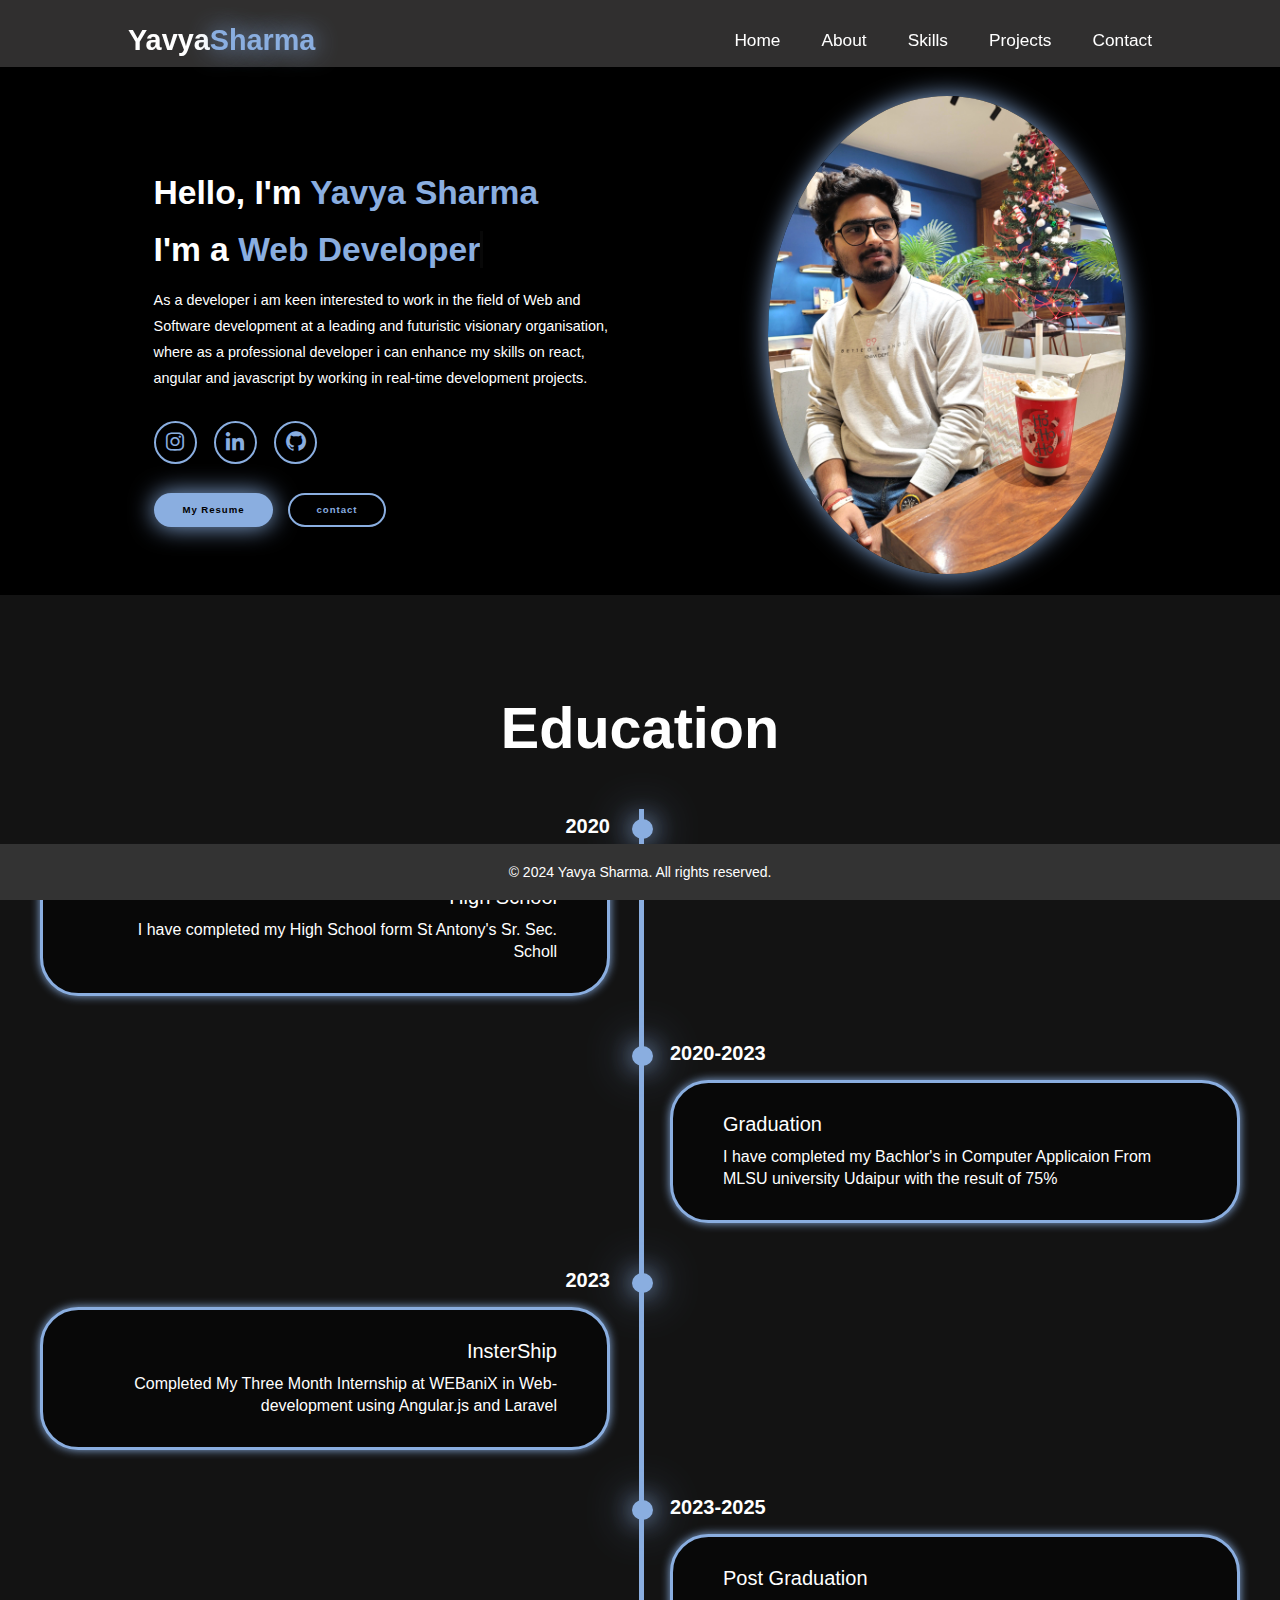
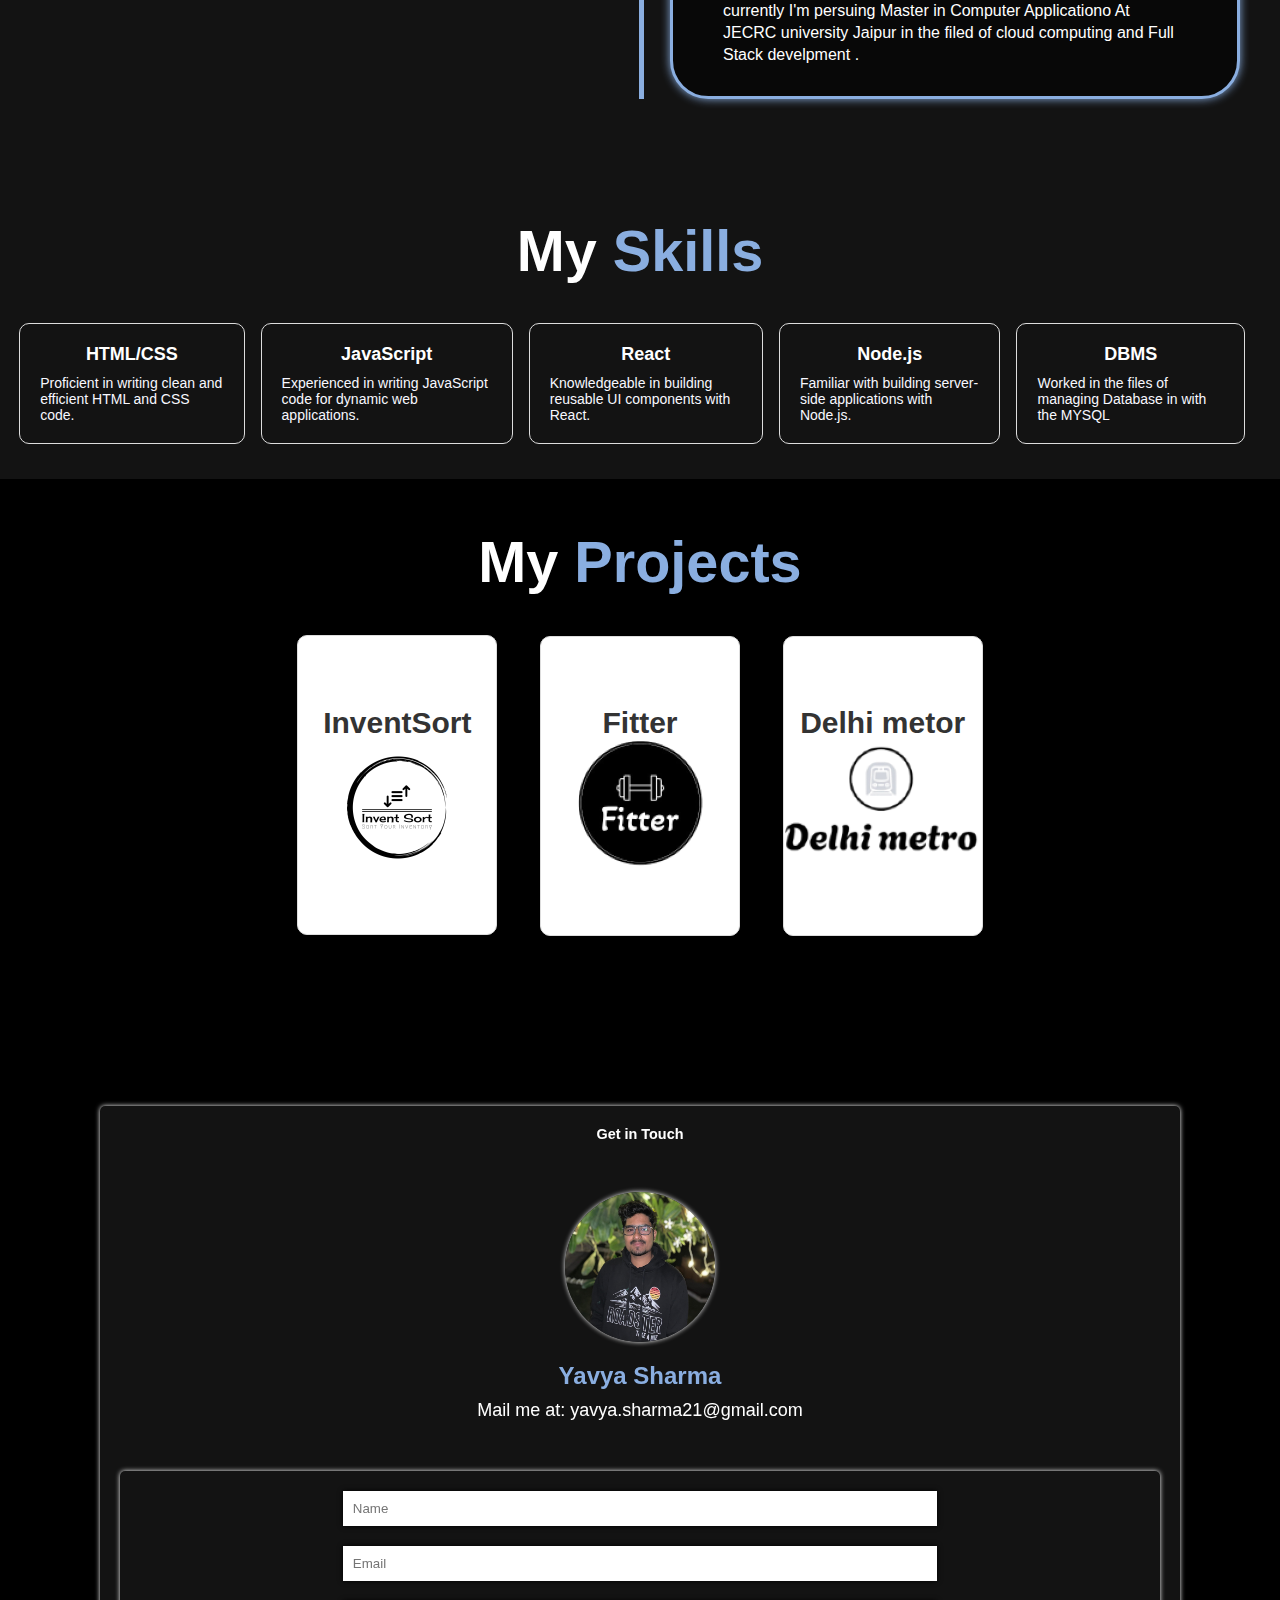
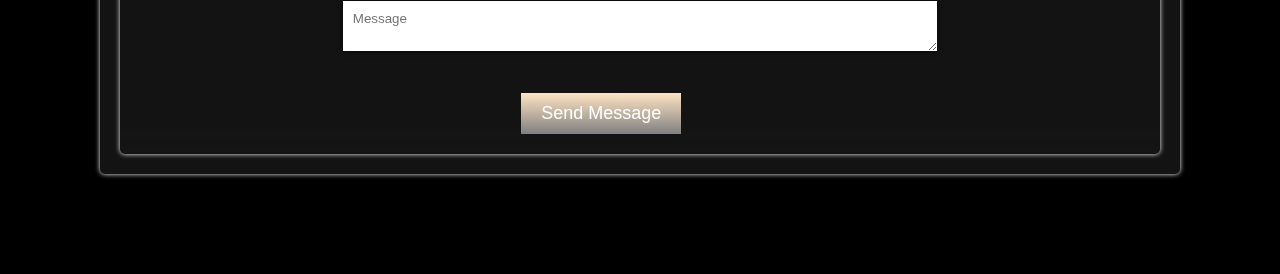
==== index.html @ 73493f9a "Update index.html" ====
<!DOCTYPE html>
<html lang="en">
<head>
    <meta charset="UTF-8">
    <meta name="viewport" content="width=device-width, initial-scale=1.0">
    
    <title>My Portfolio</title>
    <link rel="stylesheet" href="index.css">
    <link href='https://unpkg.com/boxicons@2.1.4/css/boxicons.min.css' rel='stylesheet'>
</head>

<body>
  <header class="header">
    <a href="#home" class="logo">Yavya<span>Sharma</span></a>
    <i class="bx bx-menu" id="menu-icon"> </i>
     <nav class="navbar">
      <a href="#home" >Home</a>
      <a href="#about">About</a>
      <a href="#skills">Skills</a>
      <a href="#projects">Projects</a>
      <a href="#contact">Contact</a>
     </nav>
     
  </header>
  <section class="home" id="home">
    <div class="home-content">
        <h3>Hello, I'm
        <span>Yavya Sharma</span></h3>
        <h3 class="text-animation"> I'm a  <span></span></h3>
          <p>As a developer i am keen interested to work in the field of Web and Software
            development at a leading and futuristic visionary organisation, where as a
            professional developer i can enhance my skills on react, angular and javascript by
            working in real-time development projects.</p>
              <div class="social-icons">
                <a href="#"><i class="bx bxl-instagram"></i></a>
                <a href="https://www.linkedin.com/in/yavya-sharma-863225165?utm_source=share&utm_campaign=share_via&utm_content=profile&utm_medium=ios_app"><i class="bx bxl-linkedin"></i></a>
                <a href="https://github.com/devYavya"><i class="bx bxl-github"></i></a>
              </div>
              <div class="btn-group">
                <a href="#" class="btn">My Resume</a>
                <a href="#contact" class="btn">contact</a>
              </div>
            </div>
              <div class="home-img">
                <img src="profile.jpg" alt="profile ">
              </div>
     
  </section>


  <section class="about" id="about">
      <h2 class="heading">Education</h2>
      <div class="timeline-items">

        <div class="timeline-item">
          <div class="timeline-dot"></div>
            <div class="timeline-date">2020</div>
            <div class="timeline-content">
              <h3>High School</h3>
              <p>I have completed my High School form St Antony's Sr. Sec. Scholl</p>
            </div>
          
        </div>

        <div class="timeline-item">
          <div class="timeline-dot"></div>
            <div class="timeline-date">2020-2023</div>
            <div class="timeline-content">
              <h3>Graduation</h3>
              <p>I have completed my Bachlor's in Computer Applicaion From MLSU university Udaipur with the result of 75% </p>
            </div>
          
        </div>

        <div class="timeline-item">
          <div class="timeline-dot"></div>
            <div class="timeline-date">2023</div>
            <div class="timeline-content">
              <h3>InsterShip</h3>
              <p>Completed My Three Month Internship at WEBaniX in Web-development using Angular.js and Laravel 
                 </p>
            </div>
          
        </div>

        <div class="timeline-item">
          <div class="timeline-dot"></div>
            <div class="timeline-date">2023-2025</div>
            <div class="timeline-content">
              <h3> Post Graduation</h3>
              <p>currently I'm persuing Master in Computer Applicationo At JECRC university Jaipur in the filed of cloud computing and Full Stack develpment 
                 .</p>
            </div>
          
        </div>
      </div>

  </section>
<!-- Skills Section -->
<section class="skills" id="skills">
  <h2 class="heading">My <span>Skills</span></h2>
  <div class="cards">
    <div class="card">
      <h3 class="card-title">HTML/CSS</h3>
      <p class="card-text">Proficient in writing clean and efficient HTML and CSS code.</p>
    </div>
    <div class="card">
      <h3 class="card-title">JavaScript</h3>
      <p class="card-text">Experienced in writing JavaScript code for dynamic web applications.</p>
    </div>
    <div class="card">
      <h3 class="card-title">React</h3>
      <p class="card-text">Knowledgeable in building reusable UI components with React.</p>
    </div>
    <div class="card">
      <h3 class="card-title">Node.js</h3>
      <p class="card-text">Familiar with building server-side applications with Node.js.</p>
    </div>
    <div class="card">
      <h3 class="card-title">DBMS</h3>
      <p class="card-text">Worked in the files of managing Database in with the MYSQL</p>
    </div>
  </div>
</section>
<section id="projects">
  <h2 class="heading">My <span>Projects</span></h2>
  <div class="project-card" onclick="showModal('Invent Sort', 'InventSort is a very helpful and a smart inventory managgement system used to maintain the small scale and large scale busniess how deals in daily sales and purchase','Screenshot(160).png')">
      <div class="card-inner">
          <div class="card-front">
            
              <h3>InventSort</h3><br>
          </div>
          <img class="porject1" src="porject1logo.png">
      </div>
  </div>
  <div class="project-card" onclick="showModal('Fitter', 'Fitter it the virtual Gym environment which is used as a actual gym. This will make you track your daily excercise routine')">
      <div class="card-inner">
          <div class="card-front">
              <h3>Fitter</h3>
          </div>
          <img class="porject1" src="fitter.png">  
      </div>
  </div>
  <div class="project-card" onclick="showModal('Delhi metro', 'A Clone site of delhi metro was made by me during my minnor project which was based on angular and laravel.','img/project3.jpg')">
      <div class="card-inner">
          <div class="card-front">
              <h3>Delhi metor</h3>
          </div>
          <img class="porject1" src="Delhimetro.png">
      </div>
  </div>
 
</section>

<div id="modal" class="modal">
  <div class="modal-content">
      <span class="close-btn" onclick="closeModal()">&times;</span>
      <h3 id="modal-title"></h3>
      <img id="modal-image"  style="width:100%;height:auto;">
      <p id="modal-body"></p>
  </div>
</div>


<section class="contact" id="contact">
  <h2 class="contact-title">Get in Touch</h2>
  <div class="contact-card">
    <img src="profile2.jpg" alt="My Image" class="my-image">
    <h3 class="my-name"><span>
      Yavya Sharma
    </span></h3>
    <p class="my-description">Mail me at: yavya.sharma21@gmail.com</p>
  </div>
  <div class="contact-form-container">
    <form id="contact-form" onsubmit="sendEmail(); resetForm(); return false;">
      <input type="text" placeholder="Name" id="name" class="input-field" required>
      <input type="email" id="email" placeholder="Email" class="input-field" required>
      <textarea placeholder="Message" id="message" class="input-field" required></textarea>
      <button type="submit" class="submit-btn">Send Message</button>
  </form>
  </div>
  
</section>


</div>
  <footer class="footer"> 
    <p>&copy; 2024 Yavya Sharma. All rights reserved.</p>
  </footer>
  <script src="https://smtpjs.com/v3/smtp.js"></script>
  <script type="text/javascript">
      function sendEmail() {
          Email.send({
              SecureToken: "729096ee-247e-485e-b2d0-0932918ca78e",
              To: 'sharmayavya@gmail.com',
              From: "sharmayavya@gmail.com",
              Subject: "Contact form enquiry",
              Body: "Name: " + document.getElementById("name").value 
                  + "<br> Email: " + document.getElementById("email").value
                  + "<br> Message: " + document.getElementById("message").value
          })
          .then(function (message) {
              alert("Mail sent successfully");
          })
          .catch(function (error) {
              alert("Failed to send mail: " + error.message);
          });
      }

      function resetForm() {
          document.getElementById("contact-form").reset();
      }

      function showModal(title, body, imageSrc) {
    document.getElementById('modal-title').textContent = title;
    document.getElementById('modal-body').textContent = body;
    document.getElementById('modal-image').src = imageSrc;
    document.getElementById('modal').style.display = "block";
}

function closeModal() {
    document.getElementById('modal').style.display = "none";
}

window.onclick = function(event) {
    if (event.target == document.getElementById('modal')) {
        closeModal();
    }
}

  </script>
</body>
</html>
---- index.css ----
/* For mobile phones: */
[class*="col-"] {
    width: 100%;
  }
  
  @media only screen and (min-width: 600px) {
    /* For tablets: */
    .col-s-1 {width: 8.33%;}
    .col-s-2 {width: 16.66%;}
    .col-s-3 {width: 25%;}
    .col-s-4 {width: 33.33%;}
    .col-s-5 {width: 41.66%;}
    .col-s-6 {width: 50%;}
    .col-s-7 {width: 58.33%;}
    .col-s-8 {width: 66.66%;}
    .col-s-9 {width: 75%;}
    .col-s-10 {width: 83.33%;}
    .col-s-11 {width: 91.66%;}
    .col-s-12 {width: 100%;}
  }
  @media only screen and (min-width: 768px) {
    /* For desktop: */
    .col-1 {width: 8.33%;}
    .col-2 {width: 16.66%;}
    .col-3 {width: 25%;}
    .col-4 {width: 33.33%;}
    .col-5 {width: 41.66%;}
    .col-6 {width: 50%;}
    .col-7 {width: 58.33%;}
    .col-8 {width: 66.66%;}
    .col-9 {width: 75%;}
    .col-10 {width: 83.33%;}
    .col-11 {width: 91.66%;}
    .col-12 {width: 100%;}
  }

* {
    margin: 0;
    padding: 0;
    box-sizing: border-box; 
    text-decoration: none;
    border: none;
    outline: none;
    scroll-behavior: smooth;
    font-family: "Poppins", sans-serif;
    }

    :root {
    --bg-color:#080808;
    --second-bg-color: #131313;
    --text-color: white;
    --main-color: #8AAEE0;
    }

    html{
        font-size: 60%;
        overflow-x: hidden;
    }
    body{
        background : black;
        color : var(--text-color);
        width: auto;
    }
   
    .header{
        position: fixed;
        top: 0;
        left: 0;
        width: 100%;
        height: fit-content;
        z-index:4 ;
        background-color: rgb(48, 47, 47);
        padding: 2.5rem 10% 1rem;
        backdrop-filter: blur(50px);
        display: flex;
        justify-content: space-between;
        align-items: center;

    }
    .logo
    {
        font-size: 3rem;
        font-weight: 800;
        color: var(--text-color);
        cursor: pointer;
        transition: 0.3s ease;

    }
    .logo:hover
    {
        transform: scale(1.1);
    }   
    .logo span{
        text-shadow: 0 0 25px var(--main-color);
    }
.navbar a{
    font-size: 1.8rem;
    color: var(--text-color);
    margin-left: 4rem;
    font-weight: 500;
    transition: 0.3s ease;
    border-bottom: 3px solid transparent;
}
.navbar a:hover,
.navbar a.active{
    color: var(--main-color);
    border-bottom:  3px solid var(--main-color);
}

#menu-icon{
    font-size: 3.6rem;
    color: var(--main-color);
    display: none;
}
section{
    min-height: fit-content;
    padding: 10rem 12% 2rem;
}
.home{
    display: flex;
    justify-content: space-between;
    align-items: center;
    gap: 15rem;
}
.home-content{
    display: flex;
    flex-direction: column;
    align-items: baseline;
    text-align: left;
    justify-content: center;
    margin-top: 3rem;
}
span{
    color: var(--main-color);
}
.logo span{
    color: var(--main-color);
}
.home-content h3{
    font-size: 3.5rem;
    margin-bottom: 2rem;
    
}
.home-content h1{
    font-size: 7rem;
    font-weight: 700;
    line-height: 1;
    margin-top: 1.5rem;
}
.home-img{
    border-radius: 50%;
}

.home-img img{
    position: relative;
    width: 28vw;
    border-radius: 50%;
   box-shadow: 0 0 25px var(--main-color);
   cursor: pointer;
   transition: 0.4s ease-in-out;
}

.home-img img:hover{
    box-shadow: 0 0 25px var(--main-color),
                0 0 50px var(--main-color),
                0 0 100px var(--main-color);
}

.home-content p{
    font-size: 1.5rem;
    font-weight: 500;
    line-height: 1.8;
    max-width: 1000px;
}

.social-icons a{
    display: inline-flex;
    justify-content: center;
    align-items: center;
    width: 4.5rem;
    height: 4.5rem;
    background: transparent;
    border: 2px solid var(--main-color);
    font-size:2.5rem;
    border-radius: 50%;
    color: var(--main-color);
    margin: 3rem 1.5rem 3rem 0;
    transition: 0.3s ease-in-out;
}

.social-icons a:hover{
    color: var(--main-color);
    transform: scale(1.3) translateY(-5px);
    box-shadow: 0 0 25px var(--main-color);
    background-color: var(--main-color);
}

.btn{
    display:inline-block;
    padding: 1rem 2.8rem;
    background: var(--main-color);
    box-shadow: 0 0 25px var(--main-color);
    border-radius: 4rem;
    color: black;
    border: 2px solid transparent;
    letter-spacing: 0.1rem;
    font-weight: 600;
    transition: 0.3s ease-in-out;
    cursor: pointer;
}

.btn :hover{
    transform: scale(1.05);
    box-shadow: 0 0 25px var(--main-color);
}
 
.btn-group
{
    display: flex;
    align-items: center;
    gap: 1.5rem;
}

.btn-group a:nth-of-type(2){
    background: black;
    color: var(--main-color);
    border: 2px solid var(--main-color);
    box-shadow: 0 0 25px transparent;
}
.btn-group a:nth-of-type(2):hover{
    background: var(--main-color);
    color: black;
    box-shadow: 0 0 25px var(--main-color);
} 
.text-animation{
    font-size: 34px;
    font-weight: 600;
    min-width: 280px;
}

.text-animation span{
    position: relative;
    
}
.text-animation span::before{
    content:"Web Developer";
    color: var(--main-color);
    animation: words 20s infinite;

}
.text-animation span::after{
    content: "";
    background-color: var(--bg-color);
    width: calc(100% +8px);
    height: 100%;
    border-left: 3px solid var(--bg-color);
    right: -8px;
    animation: cursor 0.6s iknfinite, typing 20s steps(14) infinite;
}

@keyframes cursor {
    to{
        border-left: 2px solid var(--main-color);
    }
}
@keyframes words {
    0%,
    20%{
        content:"Full Stack Developer";
    }
    21%,
    40%
    {
        content: "Web Developer";
    }
    41%,
    60%
    {
        content: "App Developer";
    }
     
}
@keyframes typing {
    10%,
    15%,
    30%,
    35%,
    50%
    
    {
        width: 0;
    }
    5%,
    20%,
    25%,
    40%,
    45%
    
    {
        width: calc(100% +8px);
    }
}

.heading{
    font-size: 6rem;
    font-weight: 600;
    margin: 5rem, 0;
   
    text-align: center;
}

.about
{
    padding: 100px 15px;
    background: var(--second-bg-color);
}
.about h2{
    margin-bottom: 5rem;
}
.timeline-items
{
    max-width: 1200px;
    margin: auto;
    display: flex;
    flex-wrap: wrap;
    position: relative;
}

.timeline-items::before{
    content:"";
    position: absolute;
    width: 5px;
    height: 100%;
    background-color: var(--main-color);
    left: calc(50% - 1px);
}

.timeline-item{
    margin-bottom: 40px;
    width: 100%;
    position: relative;
}

.timeline-item:last-child{
    margin-bottom: 0;
}
.timeline-item:nth-child(odd){
    padding-right: calc(50% + 30px);
    text-align : right;
}
.timeline-item:nth-child(even){
    padding-left: calc(50% + 30px);
    text-align: left;
}
.timeline-dot
{
    height: 20px;
    width: 21px;
    background-color: var(--main-color);
    box-shadow:0 0 25px var(--main-color),
               0 0 50px var(--main-color);
    position: absolute;
    left: calc(50% - 8px);
    border-radius: 50%;
    top: 10px;
}

.timeline-date
{
    font-size: 20px;
    font-weight: 800;
    color: white;
    margin: 6px 0 15px;
}
.timeline-content{
    background-color: var(--bg-color);
    border: 3px solid var(--main-color);
    padding: 30px 50px;
    border-radius: 4rem;
    box-shadow: 0 0 10px var(--main-color);
    cursor: pointer;
    transition: 0.3 ease-in-out;
    width: fit-content;
}

.timeline-content:hover{
    transform: scale(1.05);
    box-shadow: 0 0 25px var(--main-color);
}
.timeline-content h3{
    font-size: 20px;
    color: white;
    margin: 0 0 10px;
    font-weight: 500;
}

.timeline-content p{
color: white;
font-size: 16px;
font-weight: 300;
line-height:22px;
}

.skills {
    background: var(--second-bg-color);
    padding: 2rem;
    height: 10%;
  }
  
  .cards {
    display: flex;
    flex-direction: row;
    padding-top : 4rem;
    
  }
  
  .card {
    margin-right: 16px;
    margin-bottom: 16px;
    border: 1px solid #ddd;
    border-radius: 10px;
    padding: 20px;
    transition: transform 0.3s ease-in-out; 
    
  }
  
  .card:hover {
    transform: scale(1.05); 
    box-shadow:0 0 25px var(--main-color),
               0 0 50px var(--main-color);
  }
  
  .card-title {
    font-size: 18px;
    margin-bottom: 10px;
    text-align: center;
  }
  
  .card-text {
    font-size: 14px;
    color:ghostwhite;
  }
  .footer {
    background-color: #333;
    position: fixed;
    bottom: 0;
    width: 100%;
    display: flex;
    color: #fff;
    padding: 20px;
    justify-content: center;    font-size: 14px;
  }

  .contact {
    background-color: var(--second-bg-color);
    padding: 20px;
    border-radius: 5px;
    box-shadow: 0 0 5px 0;
    backdrop-filter: blur(10px);
    margin: 100px;
    justify-content: center;
  }
  
  .contact-title {
    text-align: center;
    margin-bottom: 50px;
  }
  
  .contact-card {
    display: flex;
    flex-direction: column;
    align-items: center;
    margin-bottom: 50px;
  }
  
  .my-image {
    width: 150px;
    height: 150px;
    border-radius: 50%;
    margin-bottom: 20px;
    box-shadow: 0 0 5px 0;
  }
  
  .my-name {
    font-size: 24px;
    margin-bottom: 10px;
  }
  
  .my-description {
    font-size: 18px;
    text-align: center;
    max-width: 600px;
  }
  
  .contact-form-container {
    display: flex;
    flex-direction: column;
    align-items: center;
    padding: 20px;
   justify-content: center;
    border-radius: 5px;
    box-shadow: 0 0 5px 0;
    backdrop-filter: blur(10px);
  }
  
  .input-field {
    width: 100%;
    padding: 10px;
    margin-bottom: 20px;
    box-shadow: 0 0 5px 0;
  }
  
  .submit-btn {
    background:linear-gradient(bisque,grey);
    color: white;
    padding: 10px 20px;
    border: none;
    margin-left: 30%;
    cursor: pointer;
    font-size: 18px;
    margin-top: 20px;
    align-items: center;
    display: flex;
  }
  
  .submit-btn:hover {
    background-color: #45a049;
    border-radius: 5px;
    box-shadow: 0 0 5px 0;
    backdrop-filter: blur(10px);
  }
  
  .socials {
    display: flex;
    justify-content: center;
    margin-top: 50px;
  }
  
  .socicon {
    width: 30px;
    height: 30px;
    margin: 0 10px;
  }

  .my-name {
    animation: fade-in 2s;
  }
  
  .my-image {
    animation: fade-in 2s;
    animation-delay: 1s;
  }
  
  @keyframes fade-in {
    0% {
      opacity: 0;
    }
    100% {
      opacity: 1;
    }
  }
  #projects {
    text-align: center;
    padding: 50px 0;
    background:black;
}

#projects h2 {
    margin-bottom: 20px;

    color:var(--text-color);
}

#projects h3{
    font-size: 30px;
}
.project-card {
    display: inline-block;
    perspective: 1000px;
    margin: 20px;
    cursor: pointer;
    width: 200px;
    height: 300px;
}

.card-inner {
    width: 100%;
    height: 100%;
    position: relative;
    display: flexbox;
    flex-direction: column;
    border: 1px solid #ddd;
    box-shadow: 0 4px 8px rgba(0, 0, 0, 0.1);
    border-radius: 10px;
    display: flex;
    justify-content: center;
    align-items: center;
    background-color: #fff;
    transition: transform 0.6s;
}
.card-inner:hover {
  transform: scale(1.05); 
  box-shadow:0 0 25px var(--main-color),
             0 0 50px var(--main-color);
}

.card-front {
    color: #333;
    

}
  

  .modal {
    display: none; 
    position: fixed; 
    z-index: 0; 
    left: 0;
    top: 0;
    color: #000;
    font-size: 30px;
    width: 100%;
    height: 100%;
    overflow: auto; 
    background-color: rgb(0,0,0); 
    background-color: rgba(0,0,0,0.4); 
    padding-top: 60px;
}

.modal-content {
    background-color: #fefefe;
    margin: 5% auto; 
    padding: 20px;
    border: 1px solid #888;
    width: 80%; 
    border-radius: 10px;
}

.close-btn {
    color: #aaa;
    float: right;
    font-size: 28px;
    font-weight: bold;
}

.close-btn:hover,
.close-btn:focus {
    color: black;
    text-decoration: none;
    cursor: pointer;
}

.project2 img {
    width: 100%; 
    height: auto; 
    display: block; 
}
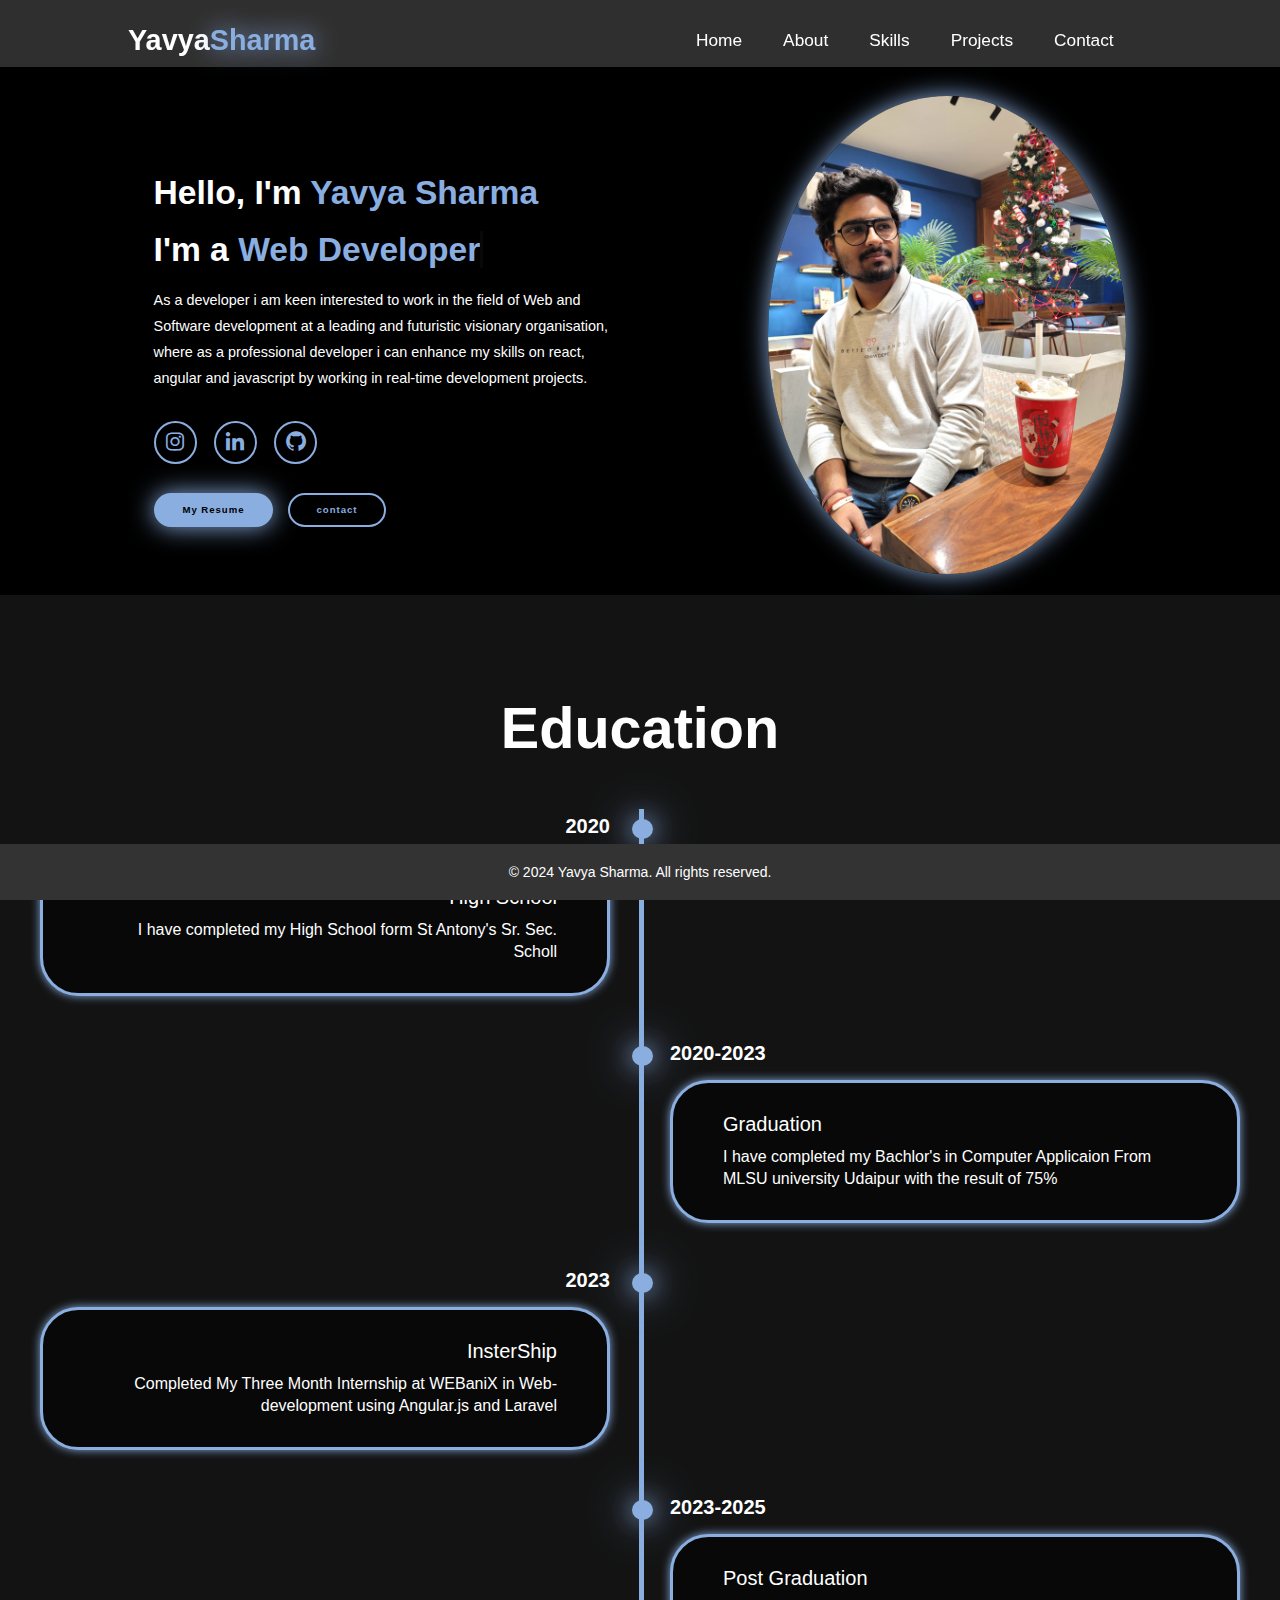
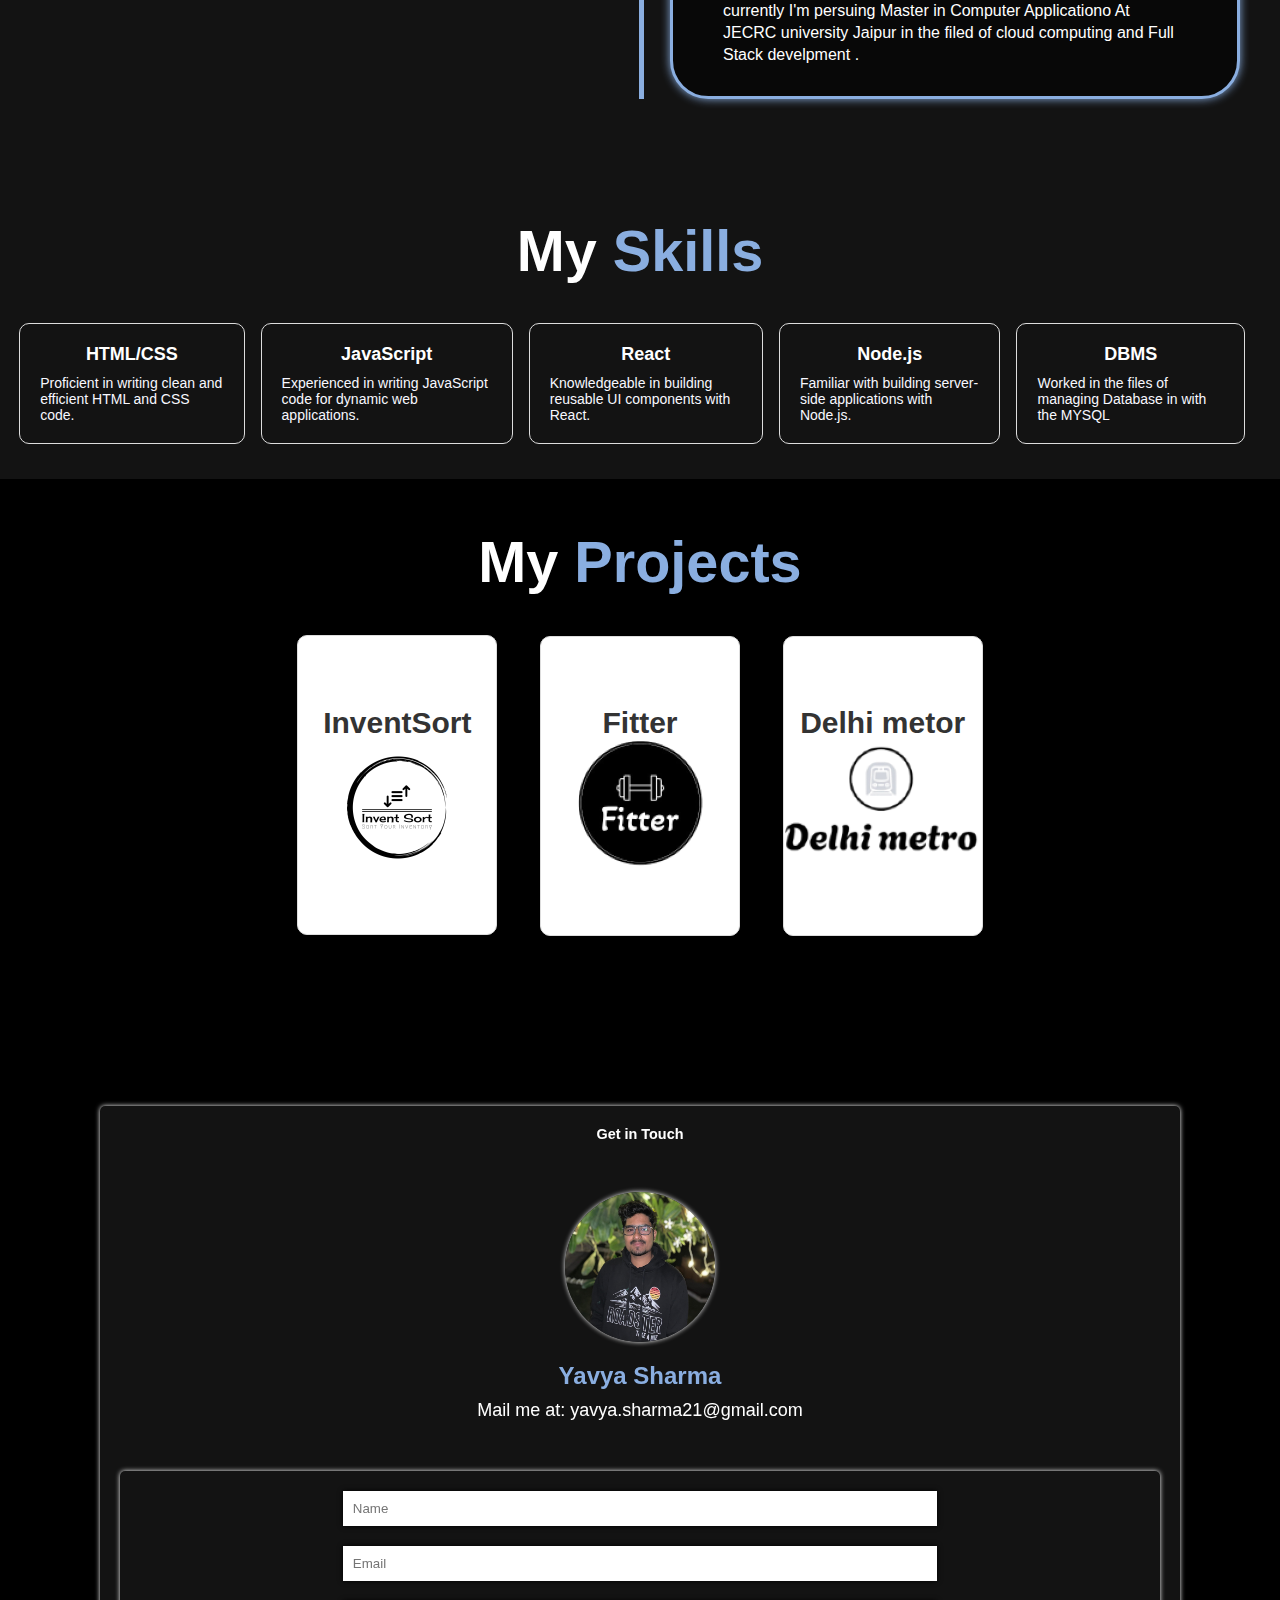
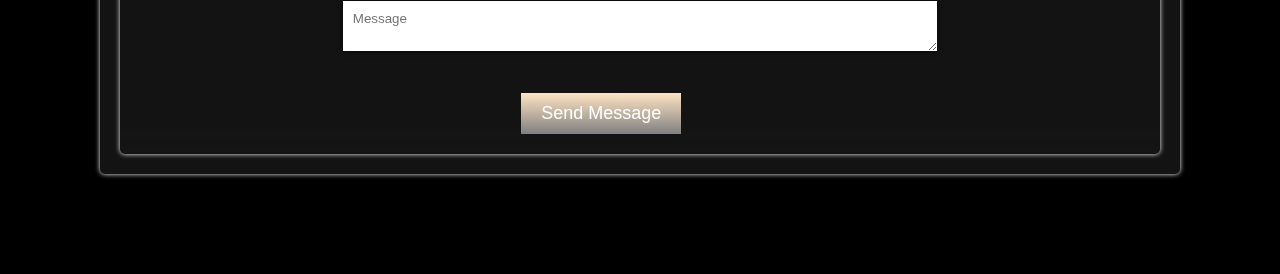
==== commit 6cd1fc5f: "Update index.html" ====
--- a/index.html
+++ b/index.html
@@ -2,7 +2,7 @@
 <html lang="en">
 <head>
     <meta charset="UTF-8">
-    <meta name="viewport" content="width=device-width, initial-scale=1.0">
+    <meta name="viewport" content="width=device-width, initial-scale=1">
     
     <title>My Portfolio</title>
     <link rel="stylesheet" href="index.css">
@@ -13,12 +13,15 @@
   <header class="header">
     <a href="#home" class="logo">Yavya<span>Sharma</span></a>
     <i class="bx bx-menu" id="menu-icon"> </i>
-     <nav class="navbar">
+     <nav class="navbar" id="myTopnav">
       <a href="#home" >Home</a>
       <a href="#about">About</a>
       <a href="#skills">Skills</a>
       <a href="#projects">Projects</a>
       <a href="#contact">Contact</a>
+      <a href="javascript:void(0);" class="icon" onclick="myFunction()">
+    <i class="fa fa-bars"></i>
+  </a>
      </nav>
      
   </header>
@@ -32,12 +35,12 @@
             professional developer i can enhance my skills on react, angular and javascript by
             working in real-time development projects.</p>
               <div class="social-icons">
-                <a href="#"><i class="bx bxl-instagram"></i></a>
+                <a href="https://www.instagram.com/ig_yavya?igsh=cHBwb3VkazdjdTh6"><i class="bx bxl-instagram"></i></a>
                 <a href="https://www.linkedin.com/in/yavya-sharma-863225165?utm_source=share&utm_campaign=share_via&utm_content=profile&utm_medium=ios_app"><i class="bx bxl-linkedin"></i></a>
                 <a href="https://github.com/devYavya"><i class="bx bxl-github"></i></a>
               </div>
               <div class="btn-group">
-                <a href="#" class="btn">My Resume</a>
+                <a href="Yavyaresume.pdf" class="btn">My Resume</a>
                 <a href="#contact" class="btn">contact</a>
               </div>
             </div>
@@ -228,6 +231,15 @@
     }
 }
 
+function myFunction() {
+  var x = document.getElementById("myTopnav");
+  if (x.className === "navbar") {
+    x.className += " responsive";
+  } else {
+    x.className = "navbar";
+  }
+}
+
   </script>
 </body>
 </html>
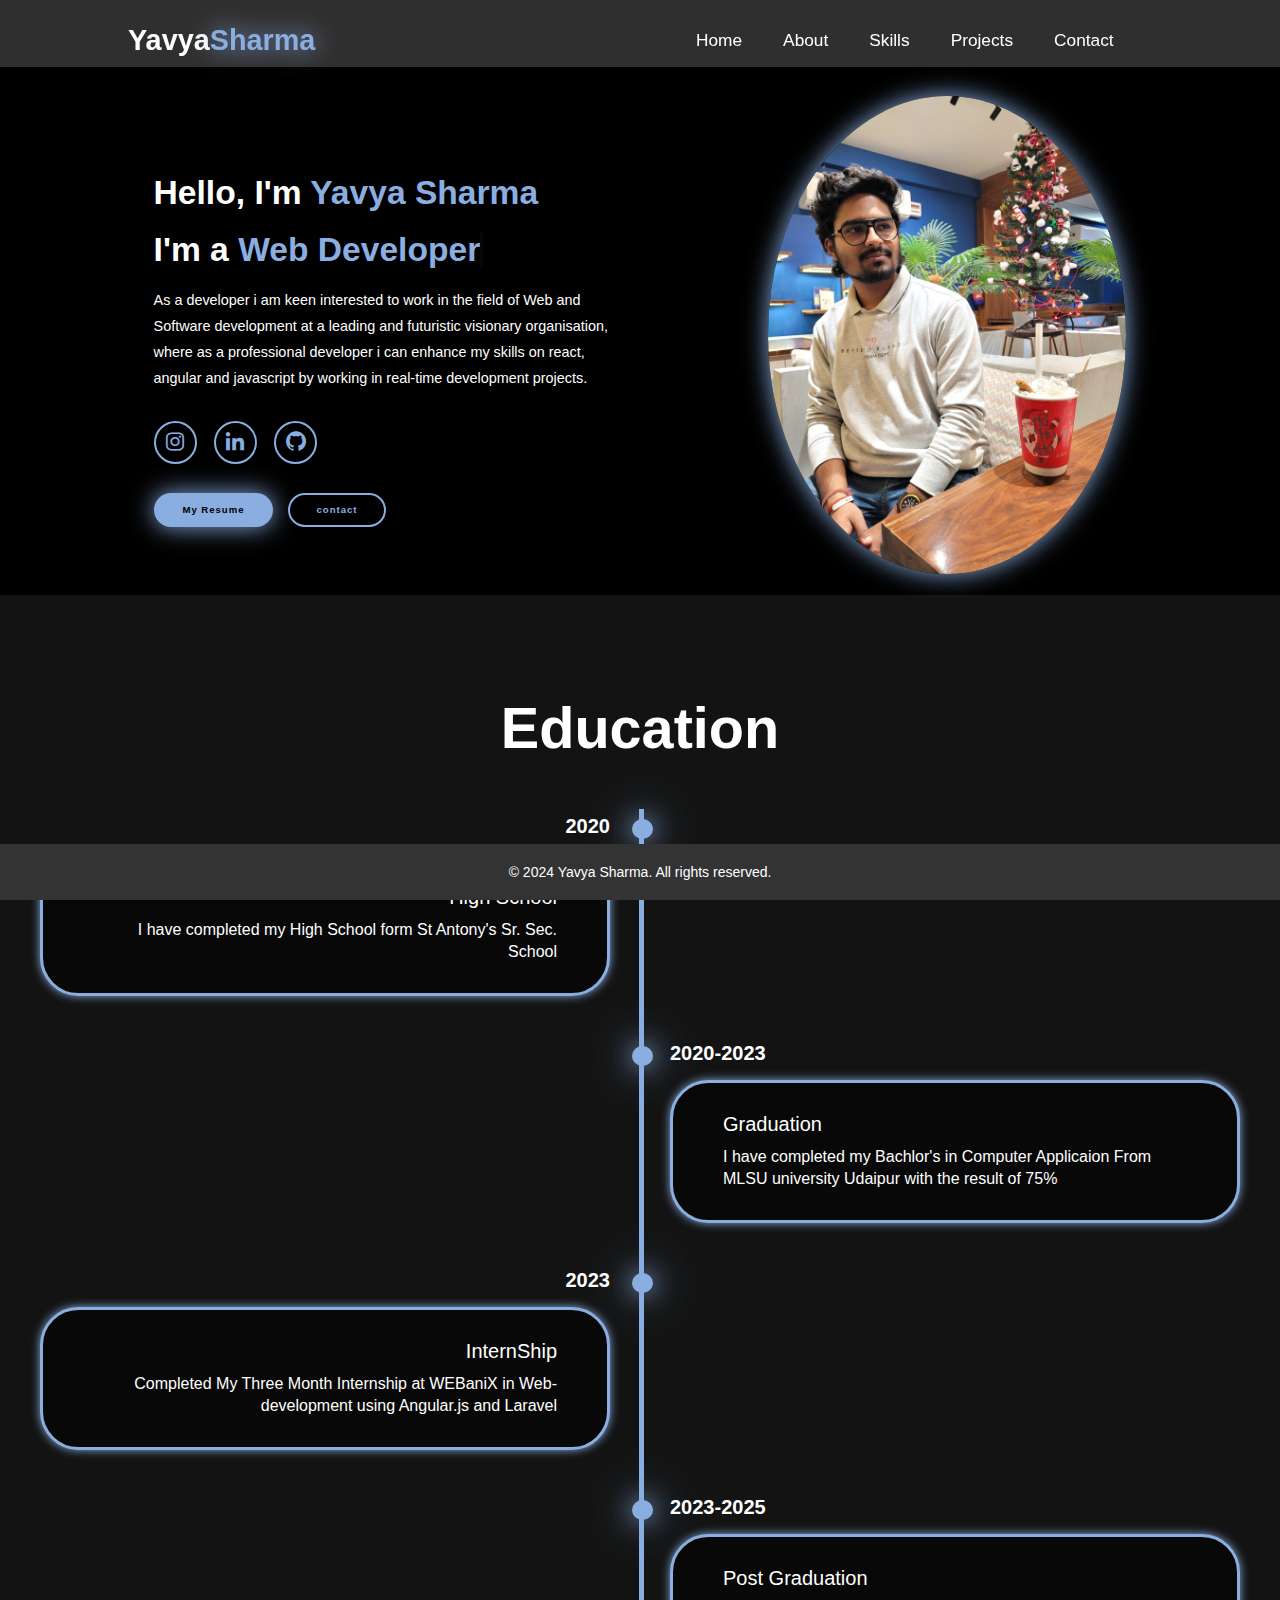
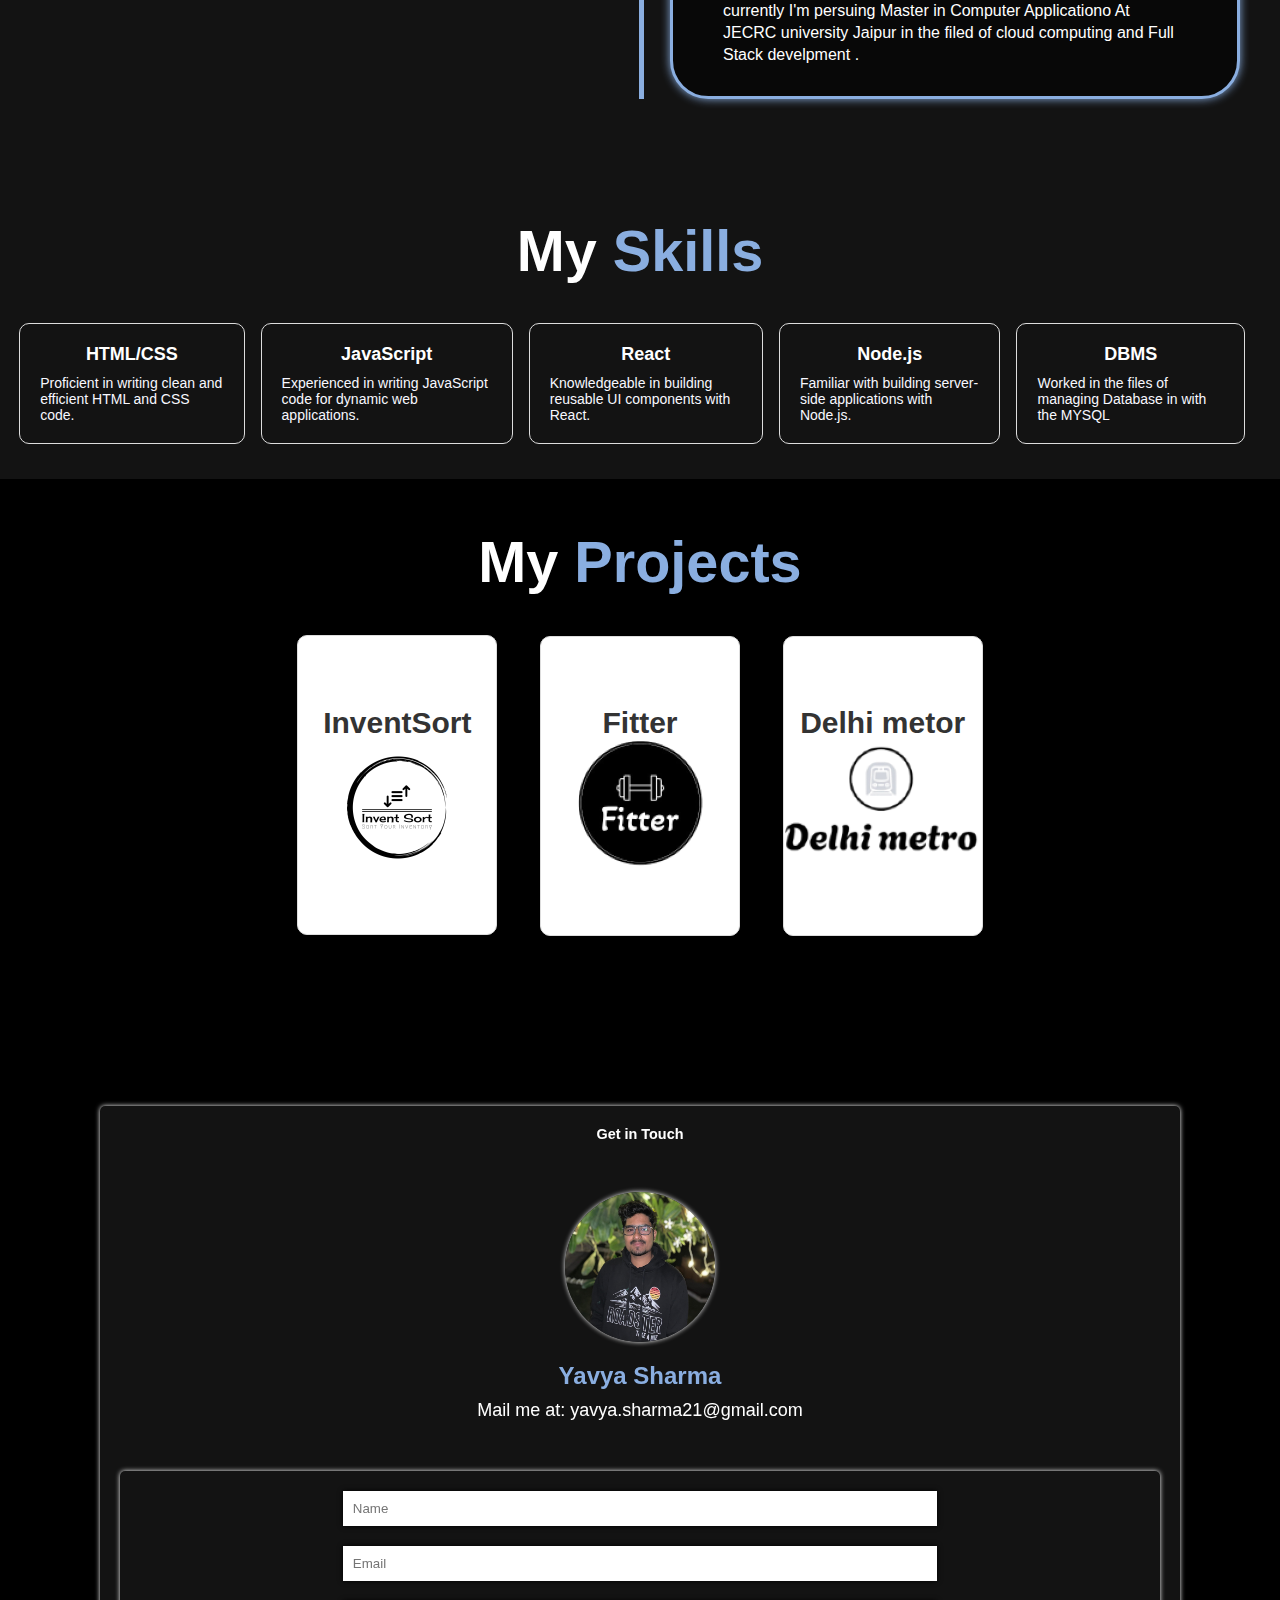
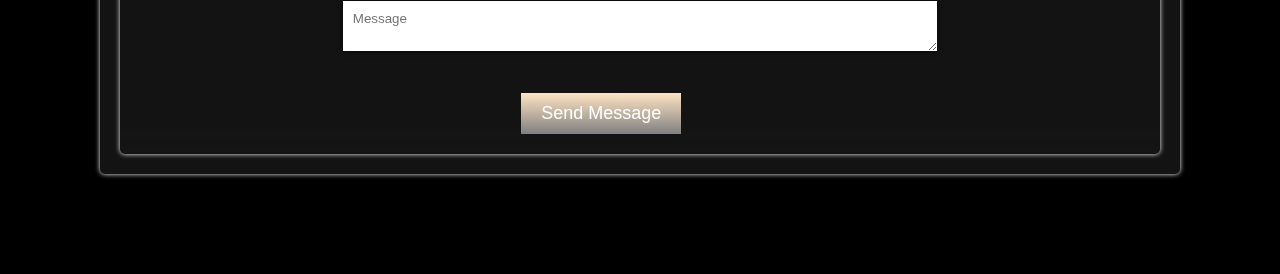
==== commit a27ffa26: "Update index.html" ====
--- a/index.html
+++ b/index.html
@@ -60,7 +60,7 @@
             <div class="timeline-date">2020</div>
             <div class="timeline-content">
               <h3>High School</h3>
-              <p>I have completed my High School form St Antony's Sr. Sec. Scholl</p>
+              <p>I have completed my High School form St Antony's Sr. Sec. School</p>
             </div>
           
         </div>
@@ -79,7 +79,7 @@
           <div class="timeline-dot"></div>
             <div class="timeline-date">2023</div>
             <div class="timeline-content">
-              <h3>InsterShip</h3>
+              <h3>InternShip</h3>
               <p>Completed My Three Month Internship at WEBaniX in Web-development using Angular.js and Laravel 
                  </p>
             </div>
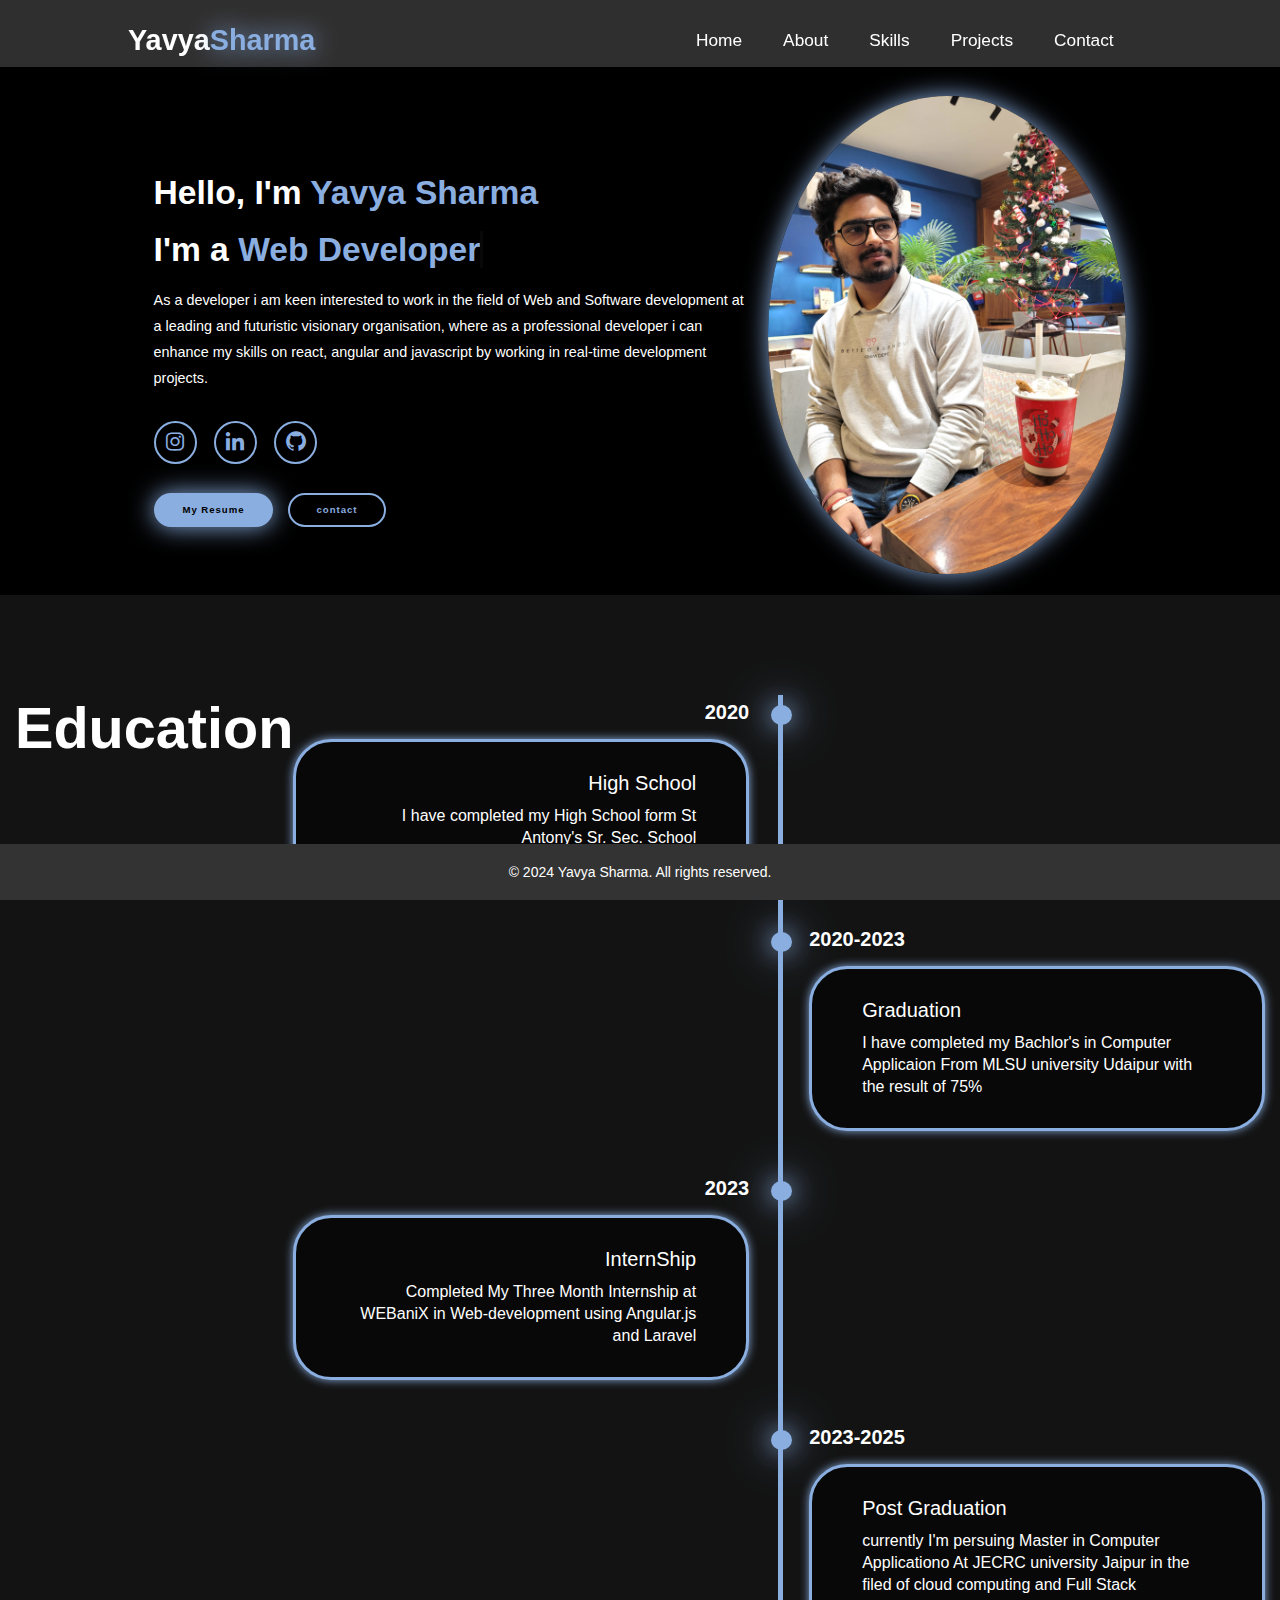
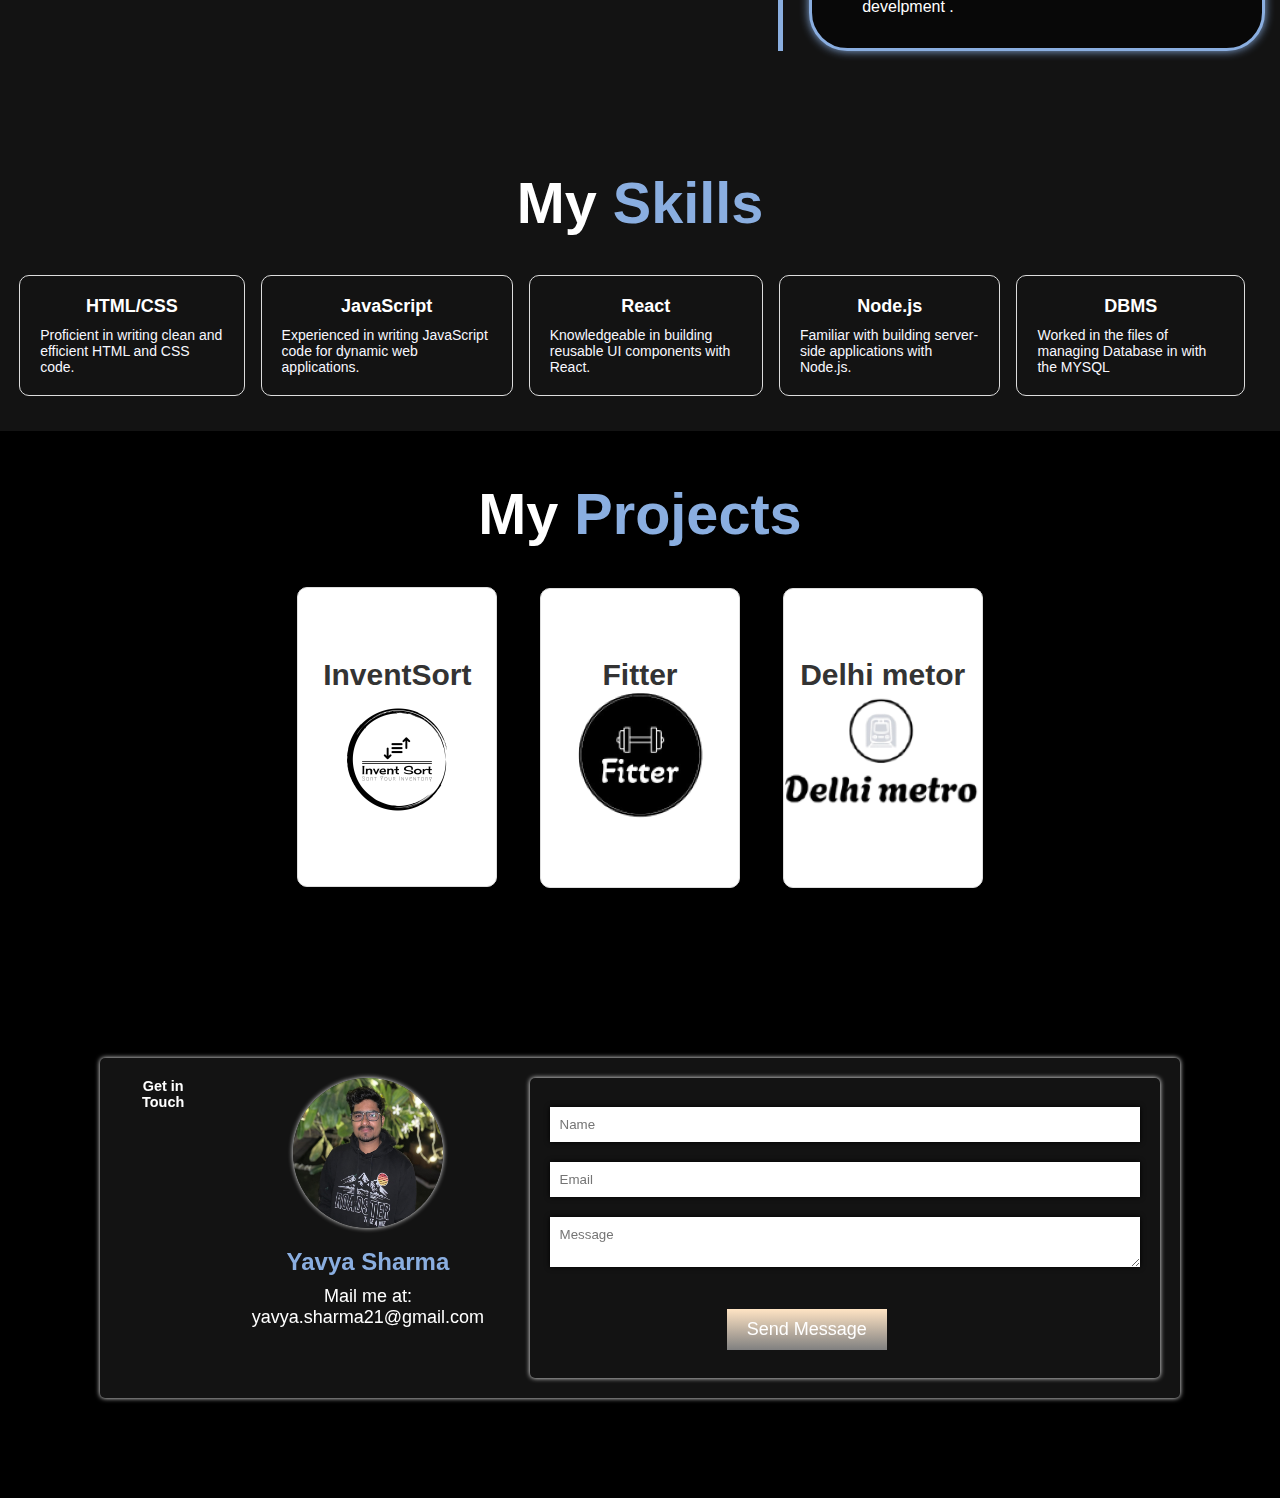
==== commit c19c0a61: "Update index.html" ====
--- a/index.html
+++ b/index.html
@@ -7,6 +7,29 @@
     <title>My Portfolio</title>
     <link rel="stylesheet" href="index.css">
     <link href='https://unpkg.com/boxicons@2.1.4/css/boxicons.min.css' rel='stylesheet'>
+    <style>
+        @media screen and (max-width: 600px) {
+          .navbar a:not(:first-child) {display: none;}
+              .navbar a.icon {
+                float: right;
+                display: block;
+                  }
+}
+
+@media screen and (max-width: 600px) {
+  .navbar.responsive {position: relative;}
+  .navbar.responsive .icon {
+    position: absolute;
+    right: 0;
+    top: 0;
+  }
+  .navbar.responsive a {
+    float: none;
+    display: block;
+    text-align: left;
+  }
+}
+    </style>
 </head>
 
 <body>
@@ -40,7 +63,7 @@
                 <a href="https://github.com/devYavya"><i class="bx bxl-github"></i></a>
               </div>
               <div class="btn-group">
-                <a href="Yavyaresume.pdf" class="btn">My Resume</a>
+                <a href="YavyaResume.pdf" class="btn">My Resume</a>
                 <a href="#contact" class="btn">contact</a>
               </div>
             </div>
--- a/index.css
+++ b/index.css
@@ -1,398 +1,401 @@
 
 /* For mobile phones: */
 [class*="col-"] {
-    width: 100%;
-  }
-  
-  @media only screen and (min-width: 600px) {
-    /* For tablets: */
-    .col-s-1 {width: 8.33%;}
-    .col-s-2 {width: 16.66%;}
-    .col-s-3 {width: 25%;}
-    .col-s-4 {width: 33.33%;}
-    .col-s-5 {width: 41.66%;}
-    .col-s-6 {width: 50%;}
-    .col-s-7 {width: 58.33%;}
-    .col-s-8 {width: 66.66%;}
-    .col-s-9 {width: 75%;}
-    .col-s-10 {width: 83.33%;}
-    .col-s-11 {width: 91.66%;}
-    .col-s-12 {width: 100%;}
-  }
-  @media only screen and (min-width: 768px) {
-    /* For desktop: */
-    .col-1 {width: 8.33%;}
-    .col-2 {width: 16.66%;}
-    .col-3 {width: 25%;}
-    .col-4 {width: 33.33%;}
-    .col-5 {width: 41.66%;}
-    .col-6 {width: 50%;}
-    .col-7 {width: 58.33%;}
-    .col-8 {width: 66.66%;}
-    .col-9 {width: 75%;}
-    .col-10 {width: 83.33%;}
-    .col-11 {width: 91.66%;}
-    .col-12 {width: 100%;}
-  }
+  width: 100%;
+}
+
+@media only screen and (min-width: 600px) {
+  /* For tablets: */
+  .col-s-1 {width: 8.33%;}
+  .col-s-2 {width: 16.66%;}
+  .col-s-3 {width: 25%;}
+  .col-s-4 {width: 33.33%;}
+  .col-s-5 {width: 41.66%;}
+  .col-s-6 {width: 50%;}
+  .col-s-7 {width: 58.33%;}
+  .col-s-8 {width: 66.66%;}
+  .col-s-9 {width: 75%;}
+  .col-s-10 {width: 83.33%;}
+  .col-s-11 {width: 91.66%;}
+  .col-s-12 {width: 100%;}
+  
+}
+
+@media only screen and (min-width: 768px) {
+  /* For desktop: */
+  .col-1 {width: 8.33%;}
+  .col-2 {width: 16.66%;}
+  .col-3 {width: 25%;}
+  .col-4 {width: 33.33%;}
+  .col-5 {width: 41.66%;}
+  .col-6 {width: 50%;}
+  .col-7 {width: 58.33%;}
+  .col-8 {width: 66.66%;}
+  .col-9 {width: 75%;}
+  .col-10 {width: 83.33%;}
+  .col-11 {width: 91.66%;}
+  .col-12 {width: 100%;}
+}
 
 * {
-    margin: 0;
-    padding: 0;
-    box-sizing: border-box; 
-    text-decoration: none;
-    border: none;
-    outline: none;
-    scroll-behavior: smooth;
-    font-family: "Poppins", sans-serif;
-    }
-
-    :root {
-    --bg-color:#080808;
-    --second-bg-color: #131313;
-    --text-color: white;
-    --main-color: #8AAEE0;
-    }
-
-    html{
-        font-size: 60%;
-        overflow-x: hidden;
-    }
-    body{
-        background : black;
-        color : var(--text-color);
-        width: auto;
-    }
-   
-    .header{
-        position: fixed;
-        top: 0;
-        left: 0;
-        width: 100%;
-        height: fit-content;
-        z-index:4 ;
-        background-color: rgb(48, 47, 47);
-        padding: 2.5rem 10% 1rem;
-        backdrop-filter: blur(50px);
-        display: flex;
-        justify-content: space-between;
-        align-items: center;
-
-    }
-    .logo
-    {
-        font-size: 3rem;
-        font-weight: 800;
-        color: var(--text-color);
-        cursor: pointer;
-        transition: 0.3s ease;
-
-    }
-    .logo:hover
-    {
-        transform: scale(1.1);
-    }   
-    .logo span{
-        text-shadow: 0 0 25px var(--main-color);
-    }
+  margin: 0;
+  padding: 0;
+  box-sizing: border-box; 
+  text-decoration: none;
+  border: none;
+  outline: none;
+  scroll-behavior: smooth;
+  font-family: "Poppins", sans-serif;
+  }
+
+  :root {
+  --bg-color:#080808;
+  --second-bg-color: #131313;
+  --text-color: white;
+  --main-color: #8AAEE0;
+  }
+
+  html{
+      font-size: 60%;
+      overflow-x: hidden;
+  }
+  body{
+      background : black;
+      color : var(--text-color);
+      width: auto;
+  }
+ 
+  .header{
+      position: fixed;
+      top: 0;
+      left: 0;
+      width: 100%;
+      height: fit-content;
+      z-index:4 ;
+      background-color: rgb(48, 47, 47);
+      padding: 2.5rem 10% 1rem;
+      backdrop-filter: blur(50px);
+      display: flex;
+      justify-content: space-between;
+      align-items: center;
+
+  }
+  .logo
+  {
+      font-size: 3rem;
+      font-weight: 800;
+      color: var(--text-color);
+      cursor: pointer;
+      transition: 0.3s ease;
+
+  }
+  .logo:hover
+  {
+      transform: scale(1.1);
+  }   
+  .logo span{
+      text-shadow: 0 0 25px var(--main-color);
+  }
 .navbar a{
-    font-size: 1.8rem;
-    color: var(--text-color);
-    margin-left: 4rem;
-    font-weight: 500;
-    transition: 0.3s ease;
-    border-bottom: 3px solid transparent;
+  font-size: 1.8rem;
+  color: var(--text-color);
+  margin-left: 4rem;
+  font-weight: 500;
+  transition: 0.3s ease;
+  border-bottom: 3px solid transparent;
 }
 .navbar a:hover,
 .navbar a.active{
-    color: var(--main-color);
-    border-bottom:  3px solid var(--main-color);
+  color: var(--main-color);
+  border-bottom:  3px solid var(--main-color);
 }
 
 #menu-icon{
-    font-size: 3.6rem;
-    color: var(--main-color);
-    display: none;
+  font-size: 3.6rem;
+  color: var(--main-color);
+  display: none;
 }
 section{
-    min-height: fit-content;
-    padding: 10rem 12% 2rem;
+  min-height: fit-content;
+  padding: 10rem 12% 2rem;
 }
 .home{
-    display: flex;
-    justify-content: space-between;
-    align-items: center;
-    gap: 15rem;
+  display: flex;
+  justify-content: space-between;
+  align-items: center;
+  gap:1.5em;
 }
 .home-content{
-    display: flex;
-    flex-direction: column;
-    align-items: baseline;
-    text-align: left;
-    justify-content: center;
-    margin-top: 3rem;
+  display: flex;
+  flex-direction: column;
+  align-items: baseline;
+  text-align: left;
+  justify-content: center;
+  margin-top: 3rem;
 }
 span{
-    color: var(--main-color);
+  color: var(--main-color);
 }
 .logo span{
-    color: var(--main-color);
+  color: var(--main-color);
 }
 .home-content h3{
-    font-size: 3.5rem;
-    margin-bottom: 2rem;
-    
+  font-size: 3.5rem;
+  margin-bottom: 2rem;
+  
 }
 .home-content h1{
-    font-size: 7rem;
-    font-weight: 700;
-    line-height: 1;
-    margin-top: 1.5rem;
+  font-size: 7rem;
+  font-weight: 700;
+  line-height: 1;
+  margin-top: 1.5rem;
 }
 .home-img{
-    border-radius: 50%;
+  border-radius: 50%;
 }
 
 .home-img img{
-    position: relative;
-    width: 28vw;
-    border-radius: 50%;
-   box-shadow: 0 0 25px var(--main-color);
-   cursor: pointer;
-   transition: 0.4s ease-in-out;
+  position: relative;
+  width: 28vw;
+  border-radius: 50%;
+ box-shadow: 0 0 25px var(--main-color);
+ cursor: pointer;
+ transition: 0.4s ease-in-out;
 }
 
 .home-img img:hover{
-    box-shadow: 0 0 25px var(--main-color),
-                0 0 50px var(--main-color),
-                0 0 100px var(--main-color);
+  box-shadow: 0 0 25px var(--main-color),
+              0 0 50px var(--main-color),
+              0 0 100px var(--main-color);
 }
 
 .home-content p{
-    font-size: 1.5rem;
-    font-weight: 500;
-    line-height: 1.8;
-    max-width: 1000px;
+  font-size: 1.5rem;
+  font-weight: 500;
+  line-height: 1.8;
+  max-width: 1000px;
 }
 
 .social-icons a{
-    display: inline-flex;
-    justify-content: center;
-    align-items: center;
-    width: 4.5rem;
-    height: 4.5rem;
-    background: transparent;
-    border: 2px solid var(--main-color);
-    font-size:2.5rem;
-    border-radius: 50%;
-    color: var(--main-color);
-    margin: 3rem 1.5rem 3rem 0;
-    transition: 0.3s ease-in-out;
+  display: inline-flex;
+  justify-content: center;
+  align-items: center;
+  width: 4.5rem;
+  height: 4.5rem;
+  background: transparent;
+  border: 2px solid var(--main-color);
+  font-size:2.5rem;
+  border-radius: 50%;
+  color: var(--main-color);
+  margin: 3rem 1.5rem 3rem 0;
+  transition: 0.3s ease-in-out;
 }
 
 .social-icons a:hover{
-    color: var(--main-color);
-    transform: scale(1.3) translateY(-5px);
-    box-shadow: 0 0 25px var(--main-color);
-    background-color: var(--main-color);
+  color: var(--main-color);
+  transform: scale(1.3) translateY(-5px);
+  box-shadow: 0 0 25px var(--main-color);
+  background-color: var(--main-color);
 }
 
 .btn{
-    display:inline-block;
-    padding: 1rem 2.8rem;
-    background: var(--main-color);
-    box-shadow: 0 0 25px var(--main-color);
-    border-radius: 4rem;
-    color: black;
-    border: 2px solid transparent;
-    letter-spacing: 0.1rem;
-    font-weight: 600;
-    transition: 0.3s ease-in-out;
-    cursor: pointer;
+  display:inline-block;
+  padding: 1rem 2.8rem;
+  background: var(--main-color);
+  box-shadow: 0 0 25px var(--main-color);
+  border-radius: 4rem;
+  color: black;
+  border: 2px solid transparent;
+  letter-spacing: 0.1rem;
+  font-weight: 600;
+  transition: 0.3s ease-in-out;
+  cursor: pointer;
 }
 
 .btn :hover{
-    transform: scale(1.05);
-    box-shadow: 0 0 25px var(--main-color);
-}
- 
+  transform: scale(1.05);
+  box-shadow: 0 0 25px var(--main-color);
+}
+
 .btn-group
 {
-    display: flex;
-    align-items: center;
-    gap: 1.5rem;
+  display: flex;
+  align-items: center;
+  gap: 1.5rem;
 }
 
 .btn-group a:nth-of-type(2){
-    background: black;
-    color: var(--main-color);
-    border: 2px solid var(--main-color);
-    box-shadow: 0 0 25px transparent;
+  background: black;
+  color: var(--main-color);
+  border: 2px solid var(--main-color);
+  box-shadow: 0 0 25px transparent;
 }
 .btn-group a:nth-of-type(2):hover{
-    background: var(--main-color);
-    color: black;
-    box-shadow: 0 0 25px var(--main-color);
+  background: var(--main-color);
+  color: black;
+  box-shadow: 0 0 25px var(--main-color);
 } 
 .text-animation{
-    font-size: 34px;
-    font-weight: 600;
-    min-width: 280px;
+  font-size: 34px;
+  font-weight: 600;
+  min-width: 280px;
 }
 
 .text-animation span{
-    position: relative;
-    
+  position: relative;
+  
 }
 .text-animation span::before{
-    content:"Web Developer";
-    color: var(--main-color);
-    animation: words 20s infinite;
+  content:"Web Developer";
+  color: var(--main-color);
+  animation: words 20s infinite;
 
 }
 .text-animation span::after{
-    content: "";
-    background-color: var(--bg-color);
-    width: calc(100% +8px);
-    height: 100%;
-    border-left: 3px solid var(--bg-color);
-    right: -8px;
-    animation: cursor 0.6s iknfinite, typing 20s steps(14) infinite;
+  content: "";
+  background-color: var(--bg-color);
+  width: calc(100% +8px);
+  height: 100%;
+  border-left: 3px solid var(--bg-color);
+  right: -8px;
+  animation: cursor 0.6s iknfinite, typing 20s steps(14) infinite;
 }
 
 @keyframes cursor {
-    to{
-        border-left: 2px solid var(--main-color);
-    }
+  to{
+      border-left: 2px solid var(--main-color);
+  }
 }
 @keyframes words {
-    0%,
-    20%{
-        content:"Full Stack Developer";
-    }
-    21%,
-    40%
-    {
-        content: "Web Developer";
-    }
-    41%,
-    60%
-    {
-        content: "App Developer";
-    }
-     
+  0%,
+  20%{
+      content:"Full Stack Developer";
+  }
+  21%,
+  40%
+  {
+      content: "Web Developer";
+  }
+  41%,
+  60%
+  {
+      content: "App Developer";
+  }
+   
 }
 @keyframes typing {
-    10%,
-    15%,
-    30%,
-    35%,
-    50%
-    
-    {
-        width: 0;
-    }
-    5%,
-    20%,
-    25%,
-    40%,
-    45%
-    
-    {
-        width: calc(100% +8px);
-    }
+  10%,
+  15%,
+  30%,
+  35%,
+  50%
+  
+  {
+      width: 0;
+  }
+  5%,
+  20%,
+  25%,
+  40%,
+  45%
+  
+  {
+      width: calc(100% +8px);
+  }
 }
 
 .heading{
-    font-size: 6rem;
-    font-weight: 600;
-    margin: 5rem, 0;
-   
-    text-align: center;
+  font-size: 6rem;
+  font-weight: 600;
+  margin: 5rem, 0;
+ 
+  text-align: center;
 }
 
 .about
 {
-    padding: 100px 15px;
-    background: var(--second-bg-color);
+  padding: 100px 15px;
+  display:flex;
+  background: var(--second-bg-color);
 }
 .about h2{
-    margin-bottom: 5rem;
+  margin-bottom: 5rem;
 }
 .timeline-items
 {
-    max-width: 1200px;
-    margin: auto;
-    display: flex;
-    flex-wrap: wrap;
-    position: relative;
+  max-width: 1200px;
+  margin: auto;
+  display: flex;
+  flex-wrap: wrap;
+  position: relative;
 }
 
 .timeline-items::before{
-    content:"";
-    position: absolute;
-    width: 5px;
-    height: 100%;
-    background-color: var(--main-color);
-    left: calc(50% - 1px);
+  content:"";
+  position: absolute;
+  width: 5px;
+  height: 100%;
+  background-color: var(--main-color);
+  left: calc(50% - 1px);
 }
 
 .timeline-item{
-    margin-bottom: 40px;
-    width: 100%;
-    position: relative;
+  margin-bottom: 40px;
+  width: 100%;
+  position: relative;
 }
 
 .timeline-item:last-child{
-    margin-bottom: 0;
+  margin-bottom: 0;
 }
 .timeline-item:nth-child(odd){
-    padding-right: calc(50% + 30px);
-    text-align : right;
+  padding-right: calc(50% + 30px);
+  text-align : right;
 }
 .timeline-item:nth-child(even){
-    padding-left: calc(50% + 30px);
-    text-align: left;
+  padding-left: calc(50% + 30px);
+  text-align: left;
 }
 .timeline-dot
 {
-    height: 20px;
-    width: 21px;
-    background-color: var(--main-color);
-    box-shadow:0 0 25px var(--main-color),
-               0 0 50px var(--main-color);
-    position: absolute;
-    left: calc(50% - 8px);
-    border-radius: 50%;
-    top: 10px;
+  height: 20px;
+  width: 21px;
+  background-color: var(--main-color);
+  box-shadow:0 0 25px var(--main-color),
+             0 0 50px var(--main-color);
+  position: absolute;
+  left: calc(50% - 8px);
+  border-radius: 50%;
+  top: 10px;
 }
 
 .timeline-date
 {
-    font-size: 20px;
-    font-weight: 800;
-    color: white;
-    margin: 6px 0 15px;
+  font-size: 20px;
+  font-weight: 800;
+  color: white;
+  margin: 6px 0 15px;
 }
 .timeline-content{
-    background-color: var(--bg-color);
-    border: 3px solid var(--main-color);
-    padding: 30px 50px;
-    border-radius: 4rem;
-    box-shadow: 0 0 10px var(--main-color);
-    cursor: pointer;
-    transition: 0.3 ease-in-out;
-    width: fit-content;
+  background-color: var(--bg-color);
+  border: 3px solid var(--main-color);
+  padding: 30px 50px;
+  border-radius: 4rem;
+  box-shadow: 0 0 10px var(--main-color);
+  cursor: pointer;
+  transition: 0.3 ease-in-out;
+  width: fit-content;
 }
 
 .timeline-content:hover{
-    transform: scale(1.05);
-    box-shadow: 0 0 25px var(--main-color);
+  transform: scale(1.05);
+  box-shadow: 0 0 25px var(--main-color);
 }
 .timeline-content h3{
-    font-size: 20px;
-    color: white;
-    margin: 0 0 10px;
-    font-weight: 500;
+  font-size: 20px;
+  color: white;
+  margin: 0 0 10px;
+  font-weight: 500;
 }
 
 .timeline-content p{
@@ -403,256 +406,264 @@
 }
 
 .skills {
-    background: var(--second-bg-color);
-    padding: 2rem;
-    height: 10%;
-  }
-  
-  .cards {
-    display: flex;
-    flex-direction: row;
-    padding-top : 4rem;
-    
-  }
-  
-  .card {
-    margin-right: 16px;
-    margin-bottom: 16px;
-    border: 1px solid #ddd;
-    border-radius: 10px;
-    padding: 20px;
-    transition: transform 0.3s ease-in-out; 
-    
-  }
-  
-  .card:hover {
-    transform: scale(1.05); 
-    box-shadow:0 0 25px var(--main-color),
-               0 0 50px var(--main-color);
-  }
-  
-  .card-title {
-    font-size: 18px;
-    margin-bottom: 10px;
-    text-align: center;
-  }
-  
-  .card-text {
-    font-size: 14px;
-    color:ghostwhite;
-  }
-  .footer {
-    background-color: #333;
-    position: fixed;
-    bottom: 0;
-    width: 100%;
-    display: flex;
-    color: #fff;
-    padding: 20px;
-    justify-content: center;    font-size: 14px;
-  }
-
-  .contact {
-    background-color: var(--second-bg-color);
-    padding: 20px;
-    border-radius: 5px;
-    box-shadow: 0 0 5px 0;
-    backdrop-filter: blur(10px);
-    margin: 100px;
-    justify-content: center;
-  }
-  
-  .contact-title {
-    text-align: center;
-    margin-bottom: 50px;
-  }
-  
-  .contact-card {
-    display: flex;
-    flex-direction: column;
-    align-items: center;
-    margin-bottom: 50px;
-  }
-  
-  .my-image {
-    width: 150px;
-    height: 150px;
-    border-radius: 50%;
-    margin-bottom: 20px;
-    box-shadow: 0 0 5px 0;
-  }
-  
-  .my-name {
-    font-size: 24px;
-    margin-bottom: 10px;
-  }
-  
-  .my-description {
-    font-size: 18px;
-    text-align: center;
-    max-width: 600px;
-  }
-  
-  .contact-form-container {
-    display: flex;
-    flex-direction: column;
-    align-items: center;
-    padding: 20px;
-   justify-content: center;
-    border-radius: 5px;
-    box-shadow: 0 0 5px 0;
-    backdrop-filter: blur(10px);
-  }
-  
-  .input-field {
-    width: 100%;
-    padding: 10px;
-    margin-bottom: 20px;
-    box-shadow: 0 0 5px 0;
-  }
-  
-  .submit-btn {
-    background:linear-gradient(bisque,grey);
-    color: white;
-    padding: 10px 20px;
-    border: none;
-    margin-left: 30%;
-    cursor: pointer;
-    font-size: 18px;
-    margin-top: 20px;
-    align-items: center;
-    display: flex;
-  }
-  
-  .submit-btn:hover {
-    background-color: #45a049;
-    border-radius: 5px;
-    box-shadow: 0 0 5px 0;
-    backdrop-filter: blur(10px);
-  }
-  
-  .socials {
-    display: flex;
-    justify-content: center;
-    margin-top: 50px;
-  }
-  
-  .socicon {
-    width: 30px;
-    height: 30px;
-    margin: 0 10px;
-  }
-
-  .my-name {
-    animation: fade-in 2s;
-  }
-  
-  .my-image {
-    animation: fade-in 2s;
-    animation-delay: 1s;
-  }
-  
-  @keyframes fade-in {
-    0% {
-      opacity: 0;
-    }
-    100% {
-      opacity: 1;
-    }
-  }
-  #projects {
-    text-align: center;
-    padding: 50px 0;
-    background:black;
-}
-
-#projects h2 {
-    margin-bottom: 20px;
-
-    color:var(--text-color);
-}
-
-#projects h3{
-    font-size: 30px;
-}
-.project-card {
-    display: inline-block;
-    perspective: 1000px;
-    margin: 20px;
-    cursor: pointer;
-    width: 200px;
-    height: 300px;
-}
-
-.card-inner {
-    width: 100%;
-    height: 100%;
-    position: relative;
-    display: flexbox;
-    flex-direction: column;
-    border: 1px solid #ddd;
-    box-shadow: 0 4px 8px rgba(0, 0, 0, 0.1);
-    border-radius: 10px;
-    display: flex;
-    justify-content: center;
-    align-items: center;
-    background-color: #fff;
-    transition: transform 0.6s;
-}
-.card-inner:hover {
+  background: var(--second-bg-color);
+  padding: 2rem;
+  height: 10%;
+}
+
+.cards {
+  display: flex;
+  flex-direction: row;
+  padding-top : 4rem;
+  
+}
+
+.card {
+  margin-right: 16px;
+  margin-bottom: 16px;
+  border: 1px solid #ddd;
+  border-radius: 10px;
+  padding: 20px;
+  transition: transform 0.3s ease-in-out; 
+  
+}
+
+.card:hover {
   transform: scale(1.05); 
   box-shadow:0 0 25px var(--main-color),
              0 0 50px var(--main-color);
 }
 
+.card-title {
+  font-size: 18px;
+  margin-bottom: 10px;
+  text-align: center;
+}
+
+.card-text {
+  font-size: 14px;
+  color:ghostwhite;
+}
+.footer {
+  background-color: #333;
+  position: fixed;
+  bottom: 0;
+  width: 100%;
+  display: flex;
+  color: #fff;
+  padding: 20px;
+  justify-content: center;    font-size: 14px;
+}
+
+.contact {
+  background-color: var(--second-bg-color);
+  padding: 20px;
+  border-radius: 5px;
+  box-shadow: 0 0 5px 0;
+  backdrop-filter: blur(10px);
+  margin: 100px;
+  display:flex;
+  justify-content: center;
+}
+
+.contact-title {
+  text-align: center;
+  margin-bottom: 50px;
+}
+
+.contact-card {
+  display: flex;
+  flex-direction: column;
+  align-items: center;
+  margin-bottom: 50px;
+}
+
+.my-image {
+  width: 150px;
+  height: 150px;
+  border-radius: 50%;
+  margin-bottom: 20px;
+  box-shadow: 0 0 5px 0;
+}
+
+.my-name {
+  font-size: 24px;
+  margin-bottom: 10px;
+}
+
+.my-description {
+  font-size: 18px;
+  text-align: center;
+  max-width: 600px;
+}
+
+.contact-form-container {
+  display: flex;
+  flex-direction: column;
+  align-items: center;
+  padding: 20px;
+ justify-content: center;
+  border-radius: 5px;
+  box-shadow: 0 0 5px 0;
+  backdrop-filter: blur(10px);
+}
+
+.input-field {
+  width: 100%;
+  padding: 10px;
+  margin-bottom: 20px;
+  box-shadow: 0 0 5px 0;
+}
+
+.submit-btn {
+  background:linear-gradient(bisque,grey);
+  color: white;
+  padding: 10px 20px;
+  border: none;
+  margin-left: 30%;
+  cursor: pointer;
+  font-size: 18px;
+  margin-top: 20px;
+  align-items: center;
+  display: flex;
+}
+
+.submit-btn:hover {
+  background-color: #45a049;
+  border-radius: 5px;
+  box-shadow: 0 0 5px 0;
+  backdrop-filter: blur(10px);
+}
+
+.socials {
+  display: flex;
+  justify-content: center;
+  margin-top: 50px;
+}
+
+.socicon {
+  width: 30px;
+  height: 30px;
+  margin: 0 10px;
+}
+
+.my-name {
+  animation: fade-in 2s;
+}
+
+.my-image {
+  animation: fade-in 2s;
+  animation-delay: 1s;
+}
+
+@keyframes fade-in {
+  0% {
+    opacity: 0;
+  }
+  100% {
+    opacity: 1;
+  }
+}
+#projects {
+  text-align: center;
+  padding: 50px 0;
+  background:black;
+}
+
+#projects h2 {
+  margin-bottom: 20px;
+
+  color:var(--text-color);
+}
+
+#projects h3{
+  font-size: 30px;
+}
+.project-card {
+  display: inline-block;
+  perspective: 1000px;
+  margin: 20px;
+  cursor: pointer;
+  width: 200px;
+  height: 300px;
+}
+
+.card-inner {
+  width: 100%;
+  height: 100%;
+  position: relative;
+  display: flexbox;
+  flex-direction: column;
+  border: 1px solid #ddd;
+  box-shadow: 0 4px 8px rgba(0, 0, 0, 0.1);
+  border-radius: 10px;
+  display: flex;
+  justify-content: center;
+  align-items: center;
+  background-color: #fff;
+  transition: transform 0.6s;
+}
+.card-inner:hover {
+transform: scale(1.05); 
+box-shadow:0 0 25px var(--main-color),
+           0 0 50px var(--main-color);
+}
+
 .card-front {
-    color: #333;
-    
-
-}
-  
-
-  .modal {
-    display: none; 
-    position: fixed; 
-    z-index: 0; 
-    left: 0;
-    top: 0;
-    color: #000;
-    font-size: 30px;
-    width: 100%;
-    height: 100%;
-    overflow: auto; 
-    background-color: rgb(0,0,0); 
-    background-color: rgba(0,0,0,0.4); 
-    padding-top: 60px;
+  color: #333;
+  
+
+}
+
+
+.modal {
+  display: none; 
+  position: fixed; 
+  z-index: 0; 
+  left: 0;
+  top: 0;
+  color: #000;
+  font-size: 30px;
+  width: 100%;
+  height: 100%;
+  overflow: auto; 
+  background-color: rgb(0,0,0); 
+  background-color: rgba(0,0,0,0.4); 
+  padding-top: 60px;
 }
 
 .modal-content {
-    background-color: #fefefe;
-    margin: 5% auto; 
-    padding: 20px;
-    border: 1px solid #888;
-    width: 80%; 
-    border-radius: 10px;
+  background-color: #fefefe;
+  margin: 5% auto; 
+  padding: 20px;
+  border: 1px solid #888;
+  width: 80%; 
+  border-radius: 10px;
 }
 
 .close-btn {
-    color: #aaa;
-    float: right;
-    font-size: 28px;
-    font-weight: bold;
+  color: #aaa;
+  float: right;
+  font-size: 28px;
+  font-weight: bold;
 }
 
 .close-btn:hover,
 .close-btn:focus {
-    color: black;
-    text-decoration: none;
-    cursor: pointer;
+  color: black;
+  text-decoration: none;
+  cursor: pointer;
 }
 
 .project2 img {
-    width: 100%; 
-    height: auto; 
-    display: block; 
-}
+  width: 100%; 
+  height: auto; 
+  display: block; 
+}
+
+@media only screen and (max-width: 600px) {
+  .cards {
+    flex-direction: column;
+    
+  }
+}
